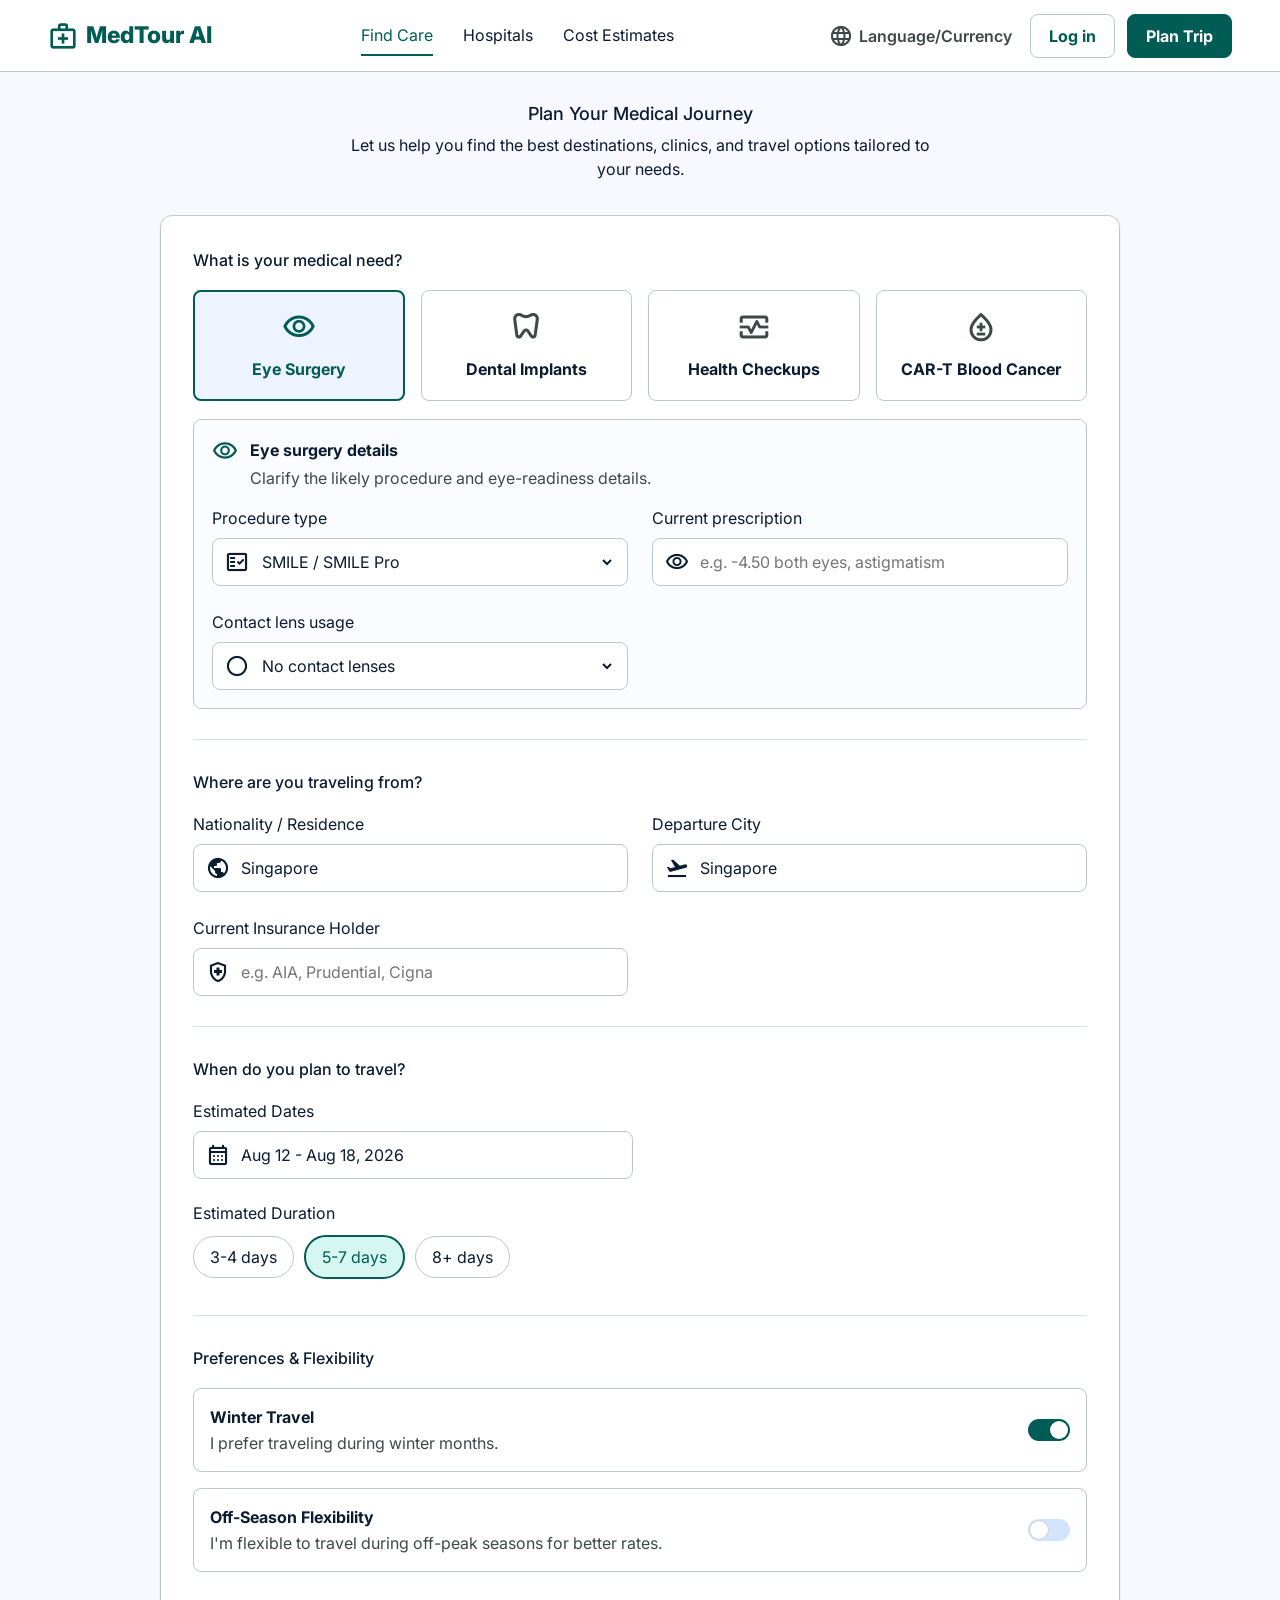
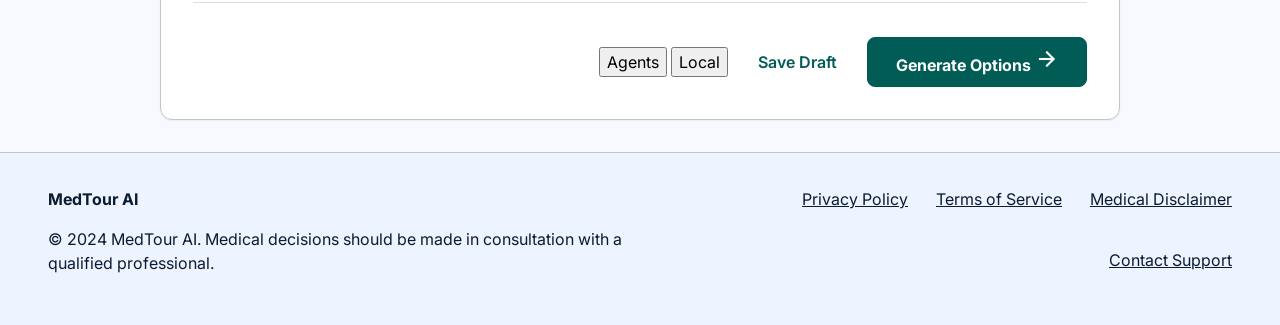
==== index.html @ 82e7ad11 "Fix deployed plan layout width" ====
<!doctype html>
<html lang="en">
  <head>
    <meta charset="utf-8" />
    <meta name="viewport" content="width=device-width, initial-scale=1" />
    <title>MedTour AI Planner</title>
    <link rel="preconnect" href="https://fonts.googleapis.com" />
    <link rel="preconnect" href="https://fonts.gstatic.com" crossorigin />
    <link href="https://fonts.googleapis.com/css2?family=Inter:wght@400;500;600;700;800&display=swap" rel="stylesheet" />
    <link href="https://fonts.googleapis.com/css2?family=Material+Symbols+Outlined:wght,FILL@100..700,0..1&display=swap" rel="stylesheet" />
    <link rel="stylesheet" href="styles.css" />
  </head>
  <body>
    <header class="top-nav">
      <a class="brand" href="#intake" data-route="intake" aria-label="MedTour AI">
        <span class="material-symbols-outlined brand-icon">medical_services</span>
        <span>MedTour AI</span>
      </a>
      <nav class="nav-links" aria-label="Primary navigation">
        <a href="#intake" data-route="intake">Find Care</a>
        <a href="#compare" data-route="compare">Hospitals</a>
        <a href="#plan" data-route="plan">Cost Estimates</a>
      </nav>
      <div class="nav-actions">
        <button class="ghost desktop-only" type="button">
          <span class="material-symbols-outlined">language</span>
          Language/Currency
        </button>
        <button class="outline-button auth-button" type="button" id="loginButton">Log in</button>
        <button class="primary-button" type="button" data-route="intake">Plan Trip</button>
      </div>
    </header>

    <div class="auth-modal" id="authModal" hidden>
      <div class="auth-dialog" role="dialog" aria-modal="true" aria-labelledby="authTitle">
        <button class="auth-close" type="button" data-auth-action="close" aria-label="Close login">
          <span class="material-symbols-outlined">close</span>
        </button>
        <div class="auth-copy">
          <span class="material-symbols-outlined">passkey</span>
          <div>
            <h2 id="authTitle">Travel-ready sign in</h2>
            <p>Email code, recovery codes, and passkeys are designed to keep access working before and after arrival in China.</p>
          </div>
        </div>
        <div class="auth-panel" id="authPanel"></div>
      </div>
    </div>

    <main>
      <section class="view active" id="view-intake" aria-labelledby="intake-title">
        <div class="center-shell intake-shell">
          <div class="intro-copy">
            <h1 id="intake-title">Plan Your Medical Journey</h1>
            <p>Let us help you find the best destinations, clinics, and travel options tailored to your needs.</p>
          </div>

          <form class="form-card" id="plannerForm">
            <section class="form-section">
              <h2>What is your medical need?</h2>
              <div class="option-grid four">
                <button class="choice-card selected" type="button" data-choice-group="need" data-value="eye_surgery">
                  <span class="material-symbols-outlined">visibility</span>
                  <strong>Eye Surgery</strong>
                </button>
                <button class="choice-card" type="button" data-choice-group="need" data-value="dental_care">
                  <span class="material-symbols-outlined">dentistry</span>
                  <strong>Dental Implants</strong>
                </button>
                <button class="choice-card" type="button" data-choice-group="need" data-value="health_checkup">
                  <span class="material-symbols-outlined">monitor_heart</span>
                  <strong>Health Checkups</strong>
                </button>
                <button class="choice-card" type="button" data-choice-group="need" data-value="car_t_blood_cancer">
                  <span class="material-symbols-outlined">bloodtype</span>
                  <strong>CAR-T Blood Cancer</strong>
                </button>
              </div>
              <div class="program-details" id="programDetails" aria-live="polite"></div>
            </section>

            <section class="form-section">
              <h2>Where are you traveling from?</h2>
              <div class="field-grid">
                <label>
                  <span>Nationality / Residence</span>
                  <span class="input-shell">
                    <span class="material-symbols-outlined">public</span>
                    <input id="nationalityInput" value="Singapore" aria-label="Nationality or residence" />
                  </span>
                </label>
                <label>
                  <span>Departure City</span>
                  <span class="input-shell">
                    <span class="material-symbols-outlined">flight_takeoff</span>
                    <input id="departureCityInput" value="Singapore" aria-label="Departure city" />
                  </span>
                </label>
                <label>
                  <span>Current Insurance Holder</span>
                  <span class="input-shell">
                    <span class="material-symbols-outlined">health_and_safety</span>
                    <input id="insuranceHolderInput" value="" placeholder="e.g. AIA, Prudential, Cigna" aria-label="Current insurance holder" />
                  </span>
                </label>
              </div>
            </section>

            <section class="form-section">
              <h2>When do you plan to travel?</h2>
              <label class="date-field">
                <span>Estimated Dates</span>
                <span class="input-shell">
                  <span class="material-symbols-outlined">calendar_month</span>
                  <input id="dateRangeInput" value="Aug 12 - Aug 18, 2026" aria-label="Estimated date range" />
                </span>
              </label>
              <div class="chip-group" aria-label="Estimated duration">
                <span class="field-caption">Estimated Duration</span>
                <button class="chip" type="button" data-duration="3_4_days">3-4 days</button>
                <button class="chip selected" type="button" data-duration="5_7_days">5-7 days</button>
                <button class="chip" type="button" data-duration="8_plus_days">8+ days</button>
              </div>
            </section>

            <section class="form-section">
              <h2>Preferences & Flexibility</h2>
              <div class="toggle-card">
                <div>
                  <strong>Winter Travel</strong>
                  <p>I prefer traveling during winter months.</p>
                </div>
                <button class="switch on" type="button" id="winterSwitch" aria-label="Winter travel enabled"></button>
              </div>
              <div class="toggle-card">
                <div>
                  <strong>Off-Season Flexibility</strong>
                  <p>I'm flexible to travel during off-peak seasons for better rates.</p>
                </div>
                <button class="switch" type="button" id="offSeasonSwitch" aria-label="Off season disabled"></button>
              </div>
            </section>

            <div class="form-actions">
              <div class="planner-backend-control" aria-label="Planner backend">
                <button class="selected" type="button" data-planner-backend="adk">Agents</button>
                <button type="button" data-planner-backend="local">Local</button>
              </div>
              <button class="ghost-link" type="button">Save Draft</button>
              <button class="primary-button large" type="button" id="generateOptionsButton">
                <span class="button-label">Generate Options</span>
                <span class="material-symbols-outlined">arrow_forward</span>
              </button>
            </div>
          </form>
        </div>
      </section>

      <section class="view" id="view-agent-progress" aria-labelledby="agent-progress-title">
        <div class="page-shell agent-progress-shell">
          <header class="agent-progress-header">
            <div>
              <span class="city-label">
                <span class="material-symbols-outlined">auto_awesome</span>
                Multi-Agent System
              </span>
              <h1 id="agent-progress-title">Generating Care Plans</h1>
              <p id="agentProgressSubtitle">The agents are coordinating your profile, hospitals, insurance, travel, and timeline details.</p>
            </div>
            <div class="agent-progress-meter" aria-label="Agent generation progress">
              <strong id="agentProgressPercent">0%</strong>
              <span>Complete</span>
            </div>
          </header>

          <div class="agent-progress-bar" aria-hidden="true">
            <span id="agentProgressBar"></span>
          </div>

          <div class="agent-workbench">
            <section class="agent-stage-list" id="agentProgressSteps" aria-live="polite"></section>
            <aside class="agent-live-panel">
              <span class="material-symbols-outlined">psychology</span>
              <div>
                <h2>Current Agent Work</h2>
                <p id="agentProgressMessage">Waiting to start.</p>
              </div>
            </aside>
          </div>
        </div>
      </section>

      <section class="view" id="view-compare" aria-labelledby="compare-title">
        <div class="page-shell">
          <div class="breadcrumbs">
            <span>Cost Estimates</span>
            <span class="material-symbols-outlined">chevron_right</span>
            <span>Ophthalmology</span>
            <span class="material-symbols-outlined">chevron_right</span>
            <strong>SMILE Pro</strong>
          </div>
          <div class="compare-header">
            <div>
              <h1 id="compare-title">Multi-City Comparison</h1>
              <p>
                Based on your profile and travel preferences, we analyzed top medical centers across China. Prices include
                estimated hospital fees, flights from Singapore, hotels, and local accommodations.
              </p>
            </div>
            <button class="outline-button icon-left" type="button">
              <span class="material-symbols-outlined">tune</span>
              Adjust Parameters
            </button>
          </div>

          <div class="status-banner" id="appStatus" hidden></div>
          <div class="city-cards" id="cityCards"></div>

          <section class="analysis-section">
            <h2>Side-by-Side Analysis</h2>
            <div class="analysis-table" id="analysisTable" role="table" aria-label="City plan comparison">
              <div class="row header">
                <div>Metric</div>
                <div>Shanghai ★</div>
                <div>Beijing</div>
                <div>Guangzhou</div>
                <div>Chengdu</div>
              </div>
              <div class="section-row">Medical Quality</div>
              <div class="row">
                <div>Procedure volume</div>
                <div>1,200+ procedures</div>
                <div>950+ procedures</div>
                <div>800+ procedures</div>
                <div>1,100+ procedures</div>
              </div>
              <div class="row">
                <div>Post-op recovery estimate</div>
                <div>3 days near hospital</div>
                <div>4 days near hospital</div>
                <div>3 days near hospital</div>
                <div>5 days near hospital</div>
              </div>
              <div class="section-row">Travel & Logistics</div>
              <div class="row">
                <div>Flight plan from SIN</div>
                <div>5h direct (SQ)</div>
                <div>6h direct (CA)</div>
                <div>4h direct (CZ)</div>
                <div>7h, 1 stop</div>
              </div>
              <div class="row">
                <div>Hotel outpatient</div>
                <div>5-star, 0.7km to hospital</div>
                <div>4-star, 1.2km to hospital</div>
                <div>4-star, 1.0km to hospital</div>
                <div>4-star, 0.9km to hospital</div>
              </div>
              <div class="section-row">AI Risk Analysis</div>
              <div class="row tall">
                <div>Identified factors</div>
                <div>Minor language barrier outside hospital.</div>
                <div>Winter weather may affect transport. Higher traffic density.</div>
                <div>Humid climate during requested dates.</div>
                <div>Flight requires layover. Spicy local cuisine may conflict with recovery diet.</div>
              </div>
            </div>
          </section>
        </div>
      </section>

      <section class="view" id="view-plan" aria-labelledby="plan-title">
        <div class="plan-layout">
          <aside class="side-nav">
            <button class="outline-button icon-left side-back-button" type="button" data-route="compare">
              <span class="material-symbols-outlined">arrow_back</span>
              Compare Cities
            </button>
            <h2 id="sidePlanCity">Selected Plan</h2>
            <p id="sidePlanSubtitle">Generate options to choose a city.</p>
            <div class="plan-city-switcher" id="planCitySwitcher" aria-label="City plan options"></div>
            <nav>
              <a href="#plan" class="side-link"><span class="material-symbols-outlined">overview</span>Plan Summary</a>
              <a href="#plan" class="side-link"><span class="material-symbols-outlined">medical_services</span>Medical Plan</a>
              <a href="#plan" class="side-link active"><span class="material-symbols-outlined">timeline</span>Timeline</a>
              <a href="#plan" class="side-link"><span class="material-symbols-outlined">payments</span>Cost Breakdown</a>
              <a href="#readiness" class="side-link" data-route="readiness"><span class="material-symbols-outlined">check_circle</span>Readiness</a>
            </nav>
          </aside>

          <div class="plan-content">
            <div class="plan-header">
              <div>
                <h1 id="plan-title">Itinerary Timeline</h1>
                <p id="planSubtitle">Detailed schedule for your selected care journey.</p>
              </div>
              <div class="plan-actions">
                <button class="outline-button icon-left" type="button" id="exportPdfButton">
                  <span class="material-symbols-outlined">download</span>
                  <span class="button-label">Export PDF</span>
                </button>
                <button class="primary-button" type="button" id="regenerateTimelineButton">Regenerate Timeline</button>
              </div>
            </div>

            <div class="timeline-cost-grid">
              <div class="timeline-days" id="timelineDays">
                <article class="day-card">
                  <h2>Day 1: Arrival & Check-in</h2>
                  <p>Monday, Aug 12, 2026</p>
                  <div class="timeline-list">
                    <div class="timeline-node flight">
                      <span class="node-icon material-symbols-outlined">flight_land</span>
                      <div class="node-card">
                        <div class="node-top">
                          <strong><a href="https://www.google.com/search?q=SQ850" target="_blank" rel="noreferrer">Flight SQ850 Arrival</a></strong>
                          <time>14:30</time>
                        </div>
                        <p>Guangzhou Baiyun International Airport (CAN), T2</p>
                        <div class="node-tags"><span>Est. $450</span><span>High Confidence</span></div>
                      </div>
                    </div>
                    <div class="timeline-node hotel">
                      <span class="node-icon material-symbols-outlined">hotel</span>
                      <div class="node-card">
                        <div class="node-top">
                          <strong>Hotel Check-in</strong>
                          <time>16:00</time>
                        </div>
                        <p><a href="https://www.google.com/search?q=The%20Garden%20Hotel%20Guangzhou%20Yuexiu%20hotel" target="_blank" rel="noreferrer">The Garden Hotel Guangzhou</a></p>
                        <p>368 Huanshi Dong Road, Yuexiu District, Guangzhou</p>
                        <div class="node-tags"><span>Est. $220/night</span></div>
                      </div>
                    </div>
                  </div>
                </article>

                <article class="day-card">
                  <h2>Day 2: Consultation</h2>
                  <p>Tuesday, Aug 13, 2026</p>
                  <div class="timeline-list">
                    <div class="timeline-node medical">
                      <span class="node-icon material-symbols-outlined">local_hospital</span>
                      <div class="node-card scheduled">
                        <div class="node-top">
                          <strong>Ophthalmology Initial Consultation</strong>
                          <time>09:00 - 11:30</time>
                        </div>
                        <p><a href="https://www.google.com/search?q=Guangdong%20Provincial%20People%27s%20Hospital%20Concord%20Medical%20Center%20international%20department%20hospital" target="_blank" rel="noreferrer">Guangdong Provincial People's Hospital - Concord Medical Center</a></p>
                        <div class="timeline-details">
                          <div class="timeline-detail-row">
                            <span class="material-symbols-outlined">alternate_email</span>
                            <b>Email</b>
                            <p><a href="mailto:gdcmc@yahoo.cn?subject=International%20patient%20registration%20request%20-%20SMILE%20Pro%20-%20Guangzhou&amp;body=Dear%20International%20Patient%20Services%20Team%2C%0A%0AI%20am%20writing%20to%20request%20appointment%20and%20registration%20guidance%20for%20international%20patient%20care." target="_blank" rel="noreferrer">gdcmc@yahoo.cn</a> (official general email)</p>
                          </div>
                          <div class="timeline-detail-row">
                            <span class="material-symbols-outlined">stethoscope</span>
                            <b>Care team</b>
                            <p>Cornea and refractive surgery consultant</p>
                          </div>
                        </div>
                        <div class="node-tags"><span>Est. $300 fixed</span><span>Scheduled</span></div>
                      </div>
                    </div>
                  </div>
                </article>
              </div>

              <div class="plan-side-column">
                <aside class="cost-card" id="costCard">
                  <div class="cost-card-top">
                    <h2>Est. Costs</h2>
                    <div class="currency-tabs"><button>SGD</button><button>RMB</button></div>
                  </div>
                  <strong class="total-cost">$8,450</strong>
                  <span>Total Estimated Cost</span>
                  <dl class="cost-lines">
                    <div><dt>Medical</dt><dd>$6,200</dd></div>
                    <div><dt>Accommodation</dt><dd>$1,540</dd></div>
                    <div><dt>Travel</dt><dd>$710</dd></div>
                  </dl>
                  <p class="info-callout">
                    Costs are estimates based on historical data. Medical costs are fixed for scheduled procedures but may
                    vary if additional care is required.
                  </p>
                </aside>
                <aside class="insurance-card" id="insuranceCard">
                  <h2>Insurance Policy</h2>
                  <p>Generate and select a city plan to review insurance suggestions.</p>
                </aside>
              </div>
            </div>
          </div>
        </div>
      </section>

      <section class="view" id="view-readiness" aria-labelledby="readiness-title">
        <div class="page-shell">
          <header class="readiness-header">
            <h1 id="readiness-title">Readiness Checklist</h1>
            <p id="readinessSubtitle">Complete these items to ensure a smooth trip for your upcoming medical procedure.</p>
          </header>

          <div class="readiness-summary" id="readinessSummary">
            <div class="progress-card">
              <div class="donut" aria-label="65 percent ready"><span>65%</span><small>Ready</small></div>
              <p>11 of 17 items completed</p>
            </div>
            <div class="action-required">
              <div class="alert-head">
                <span class="material-symbols-outlined">warning</span>
                <div>
                  <h2>Action Required</h2>
                  <p>High-risk items are pending that could delay your travel.</p>
                </div>
              </div>
              <div class="urgent-row">
                <span class="material-symbols-outlined">assignment_late</span>
                <strong>Visa status not confirmed</strong>
                <time>Due in 3 days</time>
              </div>
            </div>
          </div>

          <div class="checklist-grid" id="checklistGrid">
            <section>
              <h2>Visa & Entry</h2>
              <div class="check-item danger">
                <input type="checkbox" aria-label="Apply for medical visa" />
                <div>
                  <div class="item-title-row"><strong>Apply for Medical Visa</strong><span>Action Required</span></div>
                  <p>Required for entry into destination country. Standard processing takes 10-15 days.</p>
                  <div class="item-footer"><b>Deadline: Oct 15</b><a href="#">Official Portal ↗</a></div>
                </div>
              </div>
              <div class="check-item completed">
                <input type="checkbox" checked aria-label="Passport validity" />
                <div>
                  <div class="item-title-row"><strong>Passport Validity</strong><span>Ready</span></div>
                  <p>Ensure passport is valid for at least 6 months beyond intended stay.</p>
                </div>
              </div>
            </section>

            <section>
              <h2>Medical Documents</h2>
              <div class="check-item warning">
                <input type="checkbox" aria-label="Translate medical records" />
                <div>
                  <div class="item-title-row"><strong>Translate Medical Records</strong><span>In Progress</span></div>
                  <p>Hospital requires translated copies of recent eye examination records.</p>
                  <div class="item-footer"><b>Priority: Medium</b><a href="#">Upload Docs</a></div>
                </div>
              </div>

              <h2>Payment & Logistics</h2>
              <div class="check-item">
                <input type="checkbox" aria-label="Setup mobile payment" />
                <div>
                  <div class="item-title-row"><strong>Setup Mobile Payment (Alipay)</strong><span>To Do</span></div>
                  <p>Primary payment method for hospital deposit and daily expenses.</p>
                  <a href="#">Setup Guide ⓘ</a>
                </div>
              </div>
            </section>
          </div>
        </div>
      </section>
    </main>

    <footer class="footer">
      <div>
        <strong>MedTour AI</strong>
        <p>© 2024 MedTour AI. Medical decisions should be made in consultation with a qualified professional.</p>
      </div>
      <nav>
        <a href="#">Privacy Policy</a>
        <a href="#">Terms of Service</a>
        <a href="#">Medical Disclaimer</a>
        <a href="#">Contact Support</a>
      </nav>
    </footer>

    <script src="app.js?v=20260712-plan-layout-fix"></script>
  </body>
</html>
---- styles.css ----
:root {
  --background: #f8f9ff;
  --surface: #ffffff;
  --surface-low: #eff4ff;
  --surface-high: #e5eeff;
  --surface-highest: #d3e4fe;
  --text: #0b1c30;
  --muted: #3e4947;
  --border: #bdc9c6;
  --border-soft: #d7e1de;
  --primary: #005c55;
  --primary-strong: #006a63;
  --primary-soft: #d5f6f1;
  --secondary: #0051d5;
  --danger: #ba1a1a;
  --danger-bg: #ffdad6;
  --warning: #a15600;
  --warning-bg: #ffdcc3;
  --ready: #0f766e;
  --shadow: 0 1px 2px rgba(11, 28, 48, 0.06);
}

* {
  box-sizing: border-box;
}

html {
  scroll-behavior: smooth;
}

body {
  margin: 0;
  font-family: Inter, system-ui, -apple-system, BlinkMacSystemFont, "Segoe UI", sans-serif;
  background: var(--background);
  color: var(--text);
  line-height: 1.5;
}

button,
input {
  font: inherit;
}

button {
  cursor: pointer;
}

a {
  color: inherit;
}

.material-symbols-outlined {
  font-variation-settings: "FILL" 0, "wght" 450, "GRAD" 0, "opsz" 24;
  line-height: 1;
}

.top-nav {
  position: sticky;
  top: 0;
  z-index: 50;
  display: flex;
  align-items: center;
  justify-content: space-between;
  gap: 24px;
  min-height: 72px;
  padding: 12px 48px;
  background: var(--surface);
  border-bottom: 1px solid var(--border);
}

.brand,
.nav-links,
.nav-actions,
.ghost,
.icon-left,
.side-link,
.form-actions,
.node-top,
.item-title-row,
.item-footer,
.alert-head,
.urgent-row {
  display: flex;
  align-items: center;
}

.brand {
  gap: 8px;
  text-decoration: none;
  font-size: 23px;
  font-weight: 800;
  color: var(--primary);
}

.brand-icon {
  font-size: 30px;
}

.nav-links {
  gap: 30px;
  font-size: 16px;
}

.nav-links a {
  text-decoration: none;
  color: var(--text);
  border-bottom: 2px solid transparent;
  padding: 7px 0;
}

.nav-links a.active {
  color: var(--primary);
  border-color: var(--primary);
}

.nav-actions {
  gap: 12px;
}

.ghost {
  gap: 6px;
  border: 0;
  background: transparent;
  color: var(--muted);
  font-weight: 600;
}

.outline-button,
.primary-button {
  min-height: 42px;
  border-radius: 8px;
  padding: 9px 18px;
  font-weight: 700;
  border: 1px solid var(--border);
  background: var(--surface);
  color: var(--primary);
}

.primary-button {
  background: var(--primary);
  border-color: var(--primary);
  color: #fff;
}

.primary-button:hover {
  background: var(--primary-strong);
}

.auth-button {
  max-width: 220px;
  overflow: hidden;
  text-overflow: ellipsis;
  white-space: nowrap;
}

.large {
  min-width: 220px;
  justify-content: center;
  gap: 8px;
}

.icon-left {
  gap: 8px;
}

.view {
  display: none;
}

.view.active {
  display: block;
}

.auth-modal {
  position: fixed;
  inset: 0;
  z-index: 100;
  display: grid;
  place-items: center;
  padding: 20px;
  background: rgba(11, 28, 48, 0.42);
}

.auth-modal[hidden] {
  display: none;
}

.auth-dialog {
  position: relative;
  width: min(560px, 100%);
  border: 1px solid var(--border);
  border-radius: 8px;
  background: var(--surface);
  box-shadow: 0 22px 60px rgba(11, 28, 48, 0.18);
  padding: 28px;
}

.auth-close {
  position: absolute;
  top: 14px;
  right: 14px;
  border: 0;
  background: transparent;
  color: var(--muted);
}

.auth-copy,
.auth-account,
.auth-actions-row,
.auth-alt-actions,
.auth-check {
  display: flex;
  align-items: center;
}

.auth-copy {
  gap: 14px;
  padding-right: 34px;
  margin-bottom: 24px;
}

.auth-copy > .material-symbols-outlined {
  width: 44px;
  height: 44px;
  border-radius: 8px;
  display: grid;
  place-items: center;
  background: var(--primary-soft);
  color: var(--primary);
}

.auth-copy h2 {
  margin: 0;
  font-size: 26px;
}

.auth-copy p,
.auth-note,
.auth-account p {
  margin: 4px 0 0;
  color: var(--muted);
}

.auth-panel {
  display: grid;
  gap: 16px;
}

.auth-field {
  display: grid;
  gap: 7px;
  font-weight: 700;
}

.auth-field input {
  width: 100%;
  min-height: 46px;
  border: 1px solid var(--border);
  border-radius: 8px;
  padding: 10px 12px;
  background: var(--surface);
  color: var(--text);
}

.auth-check {
  gap: 10px;
  color: var(--muted);
  font-weight: 700;
}

.auth-check input {
  width: 18px;
  height: 18px;
}

.auth-wide {
  width: 100%;
  justify-content: center;
}

.auth-message {
  border: 1px solid var(--border);
  border-radius: 8px;
  padding: 12px;
  background: var(--surface-low);
  font-weight: 700;
}

.auth-message[data-type="success"] {
  border-color: var(--ready);
  background: #eef8f2;
  color: var(--ready);
}

.auth-message[data-type="error"] {
  border-color: var(--danger);
  background: var(--danger-bg);
  color: var(--danger);
}

.auth-dev-code {
  margin: -4px 0 0;
  padding: 10px 12px;
  border: 1px dashed var(--border);
  border-radius: 8px;
  background: var(--surface-low);
}

.auth-actions-row {
  gap: 10px;
  flex-wrap: wrap;
}

.auth-alt-actions {
  justify-content: center;
}

.auth-account {
  gap: 14px;
  border: 1px solid var(--border);
  border-radius: 8px;
  padding: 14px;
  background: var(--surface-low);
}

.auth-account .material-symbols-outlined {
  color: var(--primary);
}

.auth-session-grid {
  display: grid;
  grid-template-columns: repeat(2, 1fr);
  gap: 10px;
}

.auth-session-grid div {
  border: 1px solid var(--border);
  border-radius: 8px;
  padding: 12px;
}

.auth-session-grid span {
  display: block;
  color: var(--muted);
  font-size: 13px;
}

.recovery-codes {
  border: 1px solid var(--warning);
  border-radius: 8px;
  padding: 14px;
  background: var(--warning-bg);
}

.recovery-codes div {
  display: grid;
  grid-template-columns: repeat(2, 1fr);
  gap: 8px;
  margin-top: 10px;
}

.recovery-codes code {
  border-radius: 6px;
  padding: 7px;
  background: var(--surface);
  font-weight: 800;
}

.center-shell {
  width: min(960px, calc(100vw - 32px));
  margin: 0 auto;
}

.page-shell {
  width: min(1280px, calc(100vw - 96px));
  margin: 0 auto;
  padding: 34px 0 72px;
}

.intake-shell {
  padding: 32px 0;
}

.intro-copy {
  text-align: center;
  margin-bottom: 34px;
}

.intro-copy h1,
.compare-header h1,
.plan-header h1,
.readiness-header h1 {
  margin: 0;
  font-size: 40px;
  line-height: 1.16;
  letter-spacing: 0;
}

.intro-copy h1 {
  font-size: 18px;
  font-weight: 500;
}

.intro-copy p {
  max-width: 590px;
  margin: 8px auto 0;
  font-size: 16px;
}

.form-card {
  background: var(--surface);
  border: 1px solid var(--border);
  border-radius: 12px;
  padding: 32px;
  box-shadow: var(--shadow);
}

.form-section {
  padding: 0 0 30px;
  margin-bottom: 30px;
  border-bottom: 1px solid var(--border-soft);
}

.form-section:last-of-type {
  margin-bottom: 0;
}

.form-section h2 {
  font-size: 16px;
  font-weight: 500;
  margin: 0 0 18px;
}

.option-grid {
  display: grid;
  gap: 16px;
}

.option-grid.four {
  grid-template-columns: repeat(4, 1fr);
}

.choice-card {
  min-height: 110px;
  border: 1px solid var(--border);
  border-radius: 8px;
  background: var(--surface);
  color: var(--text);
  display: flex;
  flex-direction: column;
  align-items: center;
  justify-content: center;
  gap: 13px;
  padding: 18px;
}

.choice-card .material-symbols-outlined {
  font-size: 34px;
  color: var(--muted);
}

.choice-card.selected {
  border: 2px solid var(--primary);
  background: #edf3ff;
  color: var(--primary);
}

.choice-card.selected .material-symbols-outlined {
  color: var(--primary);
}

.program-details {
  margin-top: 18px;
  border: 1px solid var(--border);
  border-radius: 8px;
  background: #fbfcff;
  padding: 18px;
}

.program-details-header {
  display: flex;
  gap: 12px;
  align-items: flex-start;
  margin-bottom: 16px;
}

.program-details-header .material-symbols-outlined {
  color: var(--primary);
  font-size: 26px;
}

.program-details-header strong {
  display: block;
  margin-bottom: 4px;
}

.program-details-header p {
  color: var(--muted);
  margin: 0;
}

.field-grid {
  display: grid;
  grid-template-columns: 1fr 1fr;
  gap: 24px;
}

label,
.date-field {
  display: grid;
  gap: 8px;
}

.input-shell {
  display: flex;
  align-items: center;
  gap: 9px;
  height: 48px;
  border: 1px solid var(--border);
  border-radius: 8px;
  background: var(--surface);
  padding: 0 12px;
}

.input-shell input {
  width: 100%;
  border: 0;
  outline: 0;
  background: transparent;
  color: var(--text);
}

.input-shell select {
  width: 100%;
  border: 0;
  outline: 0;
  background: transparent;
  color: var(--text);
  font: inherit;
}

.date-field {
  max-width: 440px;
}

.field-caption {
  display: block;
  margin: 0 0 10px;
}

.chip-group {
  margin-top: 22px;
}

.chip {
  border: 1px solid var(--border);
  border-radius: 999px;
  background: var(--surface);
  min-height: 42px;
  padding: 8px 16px;
  margin: 0 6px 6px 0;
  color: var(--text);
}

.chip.selected {
  border: 2px solid var(--primary);
  background: var(--primary-soft);
  color: var(--primary);
}

.toggle-card {
  display: flex;
  align-items: center;
  justify-content: space-between;
  gap: 20px;
  border: 1px solid var(--border);
  border-radius: 8px;
  padding: 16px;
  margin-top: 16px;
}

.toggle-card p {
  margin: 2px 0 0;
  color: var(--muted);
}

.switch {
  width: 42px;
  height: 22px;
  border: 0;
  border-radius: 999px;
  background: var(--surface-highest);
  position: relative;
}

.switch::after {
  content: "";
  position: absolute;
  width: 18px;
  height: 18px;
  top: 2px;
  left: 2px;
  border-radius: 50%;
  background: var(--surface);
  box-shadow: 0 0 0 1px rgba(0, 0, 0, 0.08);
}

.switch.on {
  background: var(--primary);
}

.switch.on::after {
  left: 22px;
}

.form-actions {
  justify-content: flex-end;
  gap: 24px;
  padding-top: 34px;
}

.ghost-link {
  border: 0;
  background: transparent;
  color: var(--primary);
  font-weight: 600;
}

.breadcrumbs {
  display: flex;
  align-items: center;
  gap: 10px;
  color: var(--muted);
  margin-bottom: 18px;
}

.breadcrumbs .material-symbols-outlined {
  font-size: 18px;
}

.compare-header {
  display: flex;
  justify-content: space-between;
  gap: 32px;
  border-bottom: 1px solid var(--border);
  padding-bottom: 24px;
}

.compare-header p {
  max-width: 760px;
  color: var(--muted);
  font-size: 18px;
  margin: 8px 0 0;
}

.agent-progress-shell {
  display: grid;
  gap: 24px;
}

.agent-progress-header {
  display: flex;
  justify-content: space-between;
  gap: 24px;
  align-items: flex-end;
  border-bottom: 1px solid var(--border);
  padding-bottom: 24px;
}

.agent-progress-header h1 {
  margin: 10px 0 8px;
  font-size: 40px;
  letter-spacing: 0;
}

.agent-progress-header p {
  margin: 0;
  max-width: 760px;
  color: var(--muted);
}

.agent-progress-meter {
  min-width: 132px;
  border: 1px solid var(--border);
  border-radius: 8px;
  padding: 16px;
  background: var(--surface);
  text-align: right;
}

.agent-progress-meter strong {
  display: block;
  font-size: 34px;
  color: var(--primary);
}

.agent-progress-meter span {
  color: var(--muted);
  font-weight: 700;
}

.agent-progress-bar {
  height: 10px;
  border-radius: 999px;
  background: var(--surface-highest);
  overflow: hidden;
}

.agent-progress-bar span {
  display: block;
  width: 0%;
  height: 100%;
  background: var(--primary);
  transition: width 260ms ease;
}

.agent-workbench {
  display: grid;
  grid-template-columns: minmax(0, 1fr) 340px;
  gap: 24px;
  align-items: start;
}

.agent-stage-list {
  display: grid;
  gap: 14px;
}

.agent-stage-card {
  display: grid;
  grid-template-columns: 46px 1fr auto;
  gap: 16px;
  align-items: start;
  border: 1px solid var(--border);
  border-radius: 8px;
  padding: 18px;
  background: var(--surface);
}

.agent-stage-card .material-symbols-outlined {
  width: 38px;
  height: 38px;
  border-radius: 999px;
  display: grid;
  place-items: center;
  background: var(--primary-soft);
  color: var(--primary);
}

.agent-stage-card h2 {
  margin: 0 0 6px;
  font-size: 18px;
}

.agent-stage-card p {
  margin: 0;
  color: var(--muted);
}

.agent-stage-status {
  border: 1px solid var(--border);
  border-radius: 999px;
  padding: 5px 10px;
  font-size: 12px;
  font-weight: 800;
  color: var(--muted);
  white-space: nowrap;
}

.agent-stage-card.active {
  border-color: var(--primary);
  background: #edf3ff;
}

.agent-stage-card.complete .agent-stage-status {
  border-color: #9fc7aa;
  color: #26713b;
  background: #effaf2;
}

.agent-stage-card.active .agent-stage-status {
  color: var(--primary);
  background: var(--primary-soft);
}

.agent-stage-card.error {
  border-color: #d49c9c;
  background: #fff5f5;
}

.agent-live-panel {
  position: sticky;
  top: 24px;
  display: flex;
  gap: 14px;
  border: 1px solid var(--border);
  border-radius: 8px;
  padding: 20px;
  background: var(--surface);
}

.agent-live-panel .material-symbols-outlined {
  color: var(--primary);
  font-size: 30px;
}

.agent-live-panel h2 {
  margin: 0 0 8px;
  font-size: 20px;
}

.agent-live-panel p {
  margin: 0;
  color: var(--muted);
}

.city-cards {
  display: grid;
  grid-template-columns: repeat(4, 1fr);
  gap: 16px;
  margin: 34px 0;
}

.status-banner {
  border: 1px solid var(--border);
  border-radius: 8px;
  padding: 14px 18px;
  margin: 24px 0 0;
  background: var(--surface);
  color: var(--text);
  font-weight: 700;
}

.status-banner[data-type="success"] {
  border-color: var(--ready);
  background: #eef8f2;
  color: var(--ready);
}

.status-banner[data-type="error"] {
  border-color: var(--danger);
  background: var(--danger-bg);
  color: var(--danger);
}

.city-card {
  border: 2px solid var(--border);
  border-radius: 12px;
  padding: 18px;
  background: transparent;
  cursor: pointer;
  transition: border-color 0.18s ease, background 0.18s ease, box-shadow 0.18s ease;
}

.city-card:hover,
.city-card:focus-visible {
  border-color: var(--primary);
  box-shadow: 0 6px 20px rgba(11, 28, 48, 0.08);
  outline: 0;
}

.city-card.selected {
  border-color: var(--primary);
  background: var(--primary-soft);
  box-shadow: 0 10px 26px rgba(0, 92, 85, 0.14);
}

.city-label {
  display: inline-flex;
  align-items: center;
  gap: 6px;
  background: var(--primary-soft);
  color: var(--primary);
  border-radius: 999px;
  padding: 4px 10px;
  font-size: 13px;
  margin-bottom: 12px;
}

.city-card h2 {
  font-size: 28px;
  margin: 0 0 16px;
}

.hospital-line,
.risk-tags {
  display: grid;
  gap: 7px;
  color: var(--muted);
}

.hospital-line strong {
  color: var(--text);
}

.mini-divider {
  height: 1px;
  background: var(--border-soft);
  margin: 18px 0;
}

.metric-row {
  display: grid;
  grid-template-columns: 1fr 1fr;
  gap: 14px;
  margin-bottom: 12px;
}

.metric-row span {
  color: var(--muted);
}

.metric-row strong {
  display: block;
  font-size: 18px;
  margin-top: 3px;
}

.savings-bar {
  height: 7px;
  border-radius: 999px;
  background: var(--surface-highest);
  overflow: hidden;
  margin: 8px 0 14px;
}

.savings-bar span {
  display: block;
  height: 100%;
  background: var(--primary);
}

.risk-tags span,
.node-tags span {
  display: inline-flex;
  width: fit-content;
  border: 1px solid var(--border);
  background: var(--surface-low);
  border-radius: 4px;
  padding: 4px 8px;
  color: var(--muted);
  font-size: 13px;
}

.select-plan {
  width: 100%;
  margin-top: 20px;
}

.select-plan.selected {
  cursor: default;
}

.analysis-section h2 {
  font-size: 28px;
}

.analysis-table {
  border: 1px solid var(--border);
  border-radius: 12px;
  overflow: hidden;
}

.analysis-table .row {
  display: grid;
  grid-template-columns: 1fr repeat(4, 1fr);
  border-top: 1px solid var(--border-soft);
}

.analysis-table .row:first-child {
  border-top: 0;
}

.analysis-table .row > div {
  padding: 16px;
  border-left: 1px solid var(--border-soft);
}

.analysis-table .row > div:first-child {
  border-left: 0;
  color: var(--muted);
}

.analysis-table .header {
  background: #edf3ff;
  font-weight: 700;
}

.analysis-table .header div:nth-child(2) {
  background: #d8edf3;
  color: var(--primary);
}

.section-row {
  padding: 12px 16px;
  font-weight: 800;
  color: var(--muted);
  border-top: 1px solid var(--border-soft);
  background: rgba(255, 255, 255, 0.32);
}

.row.tall > div {
  min-height: 110px;
}

.plan-layout {
  display: grid;
  grid-template-columns: 280px minmax(0, 1fr);
  min-height: calc(100vh - 72px);
}

.side-nav {
  border-right: 1px solid var(--border);
  background: var(--surface);
  padding: 30px 24px;
}

.side-back-button {
  width: 100%;
  justify-content: center;
  margin-bottom: 28px;
}

.side-nav h2 {
  margin: 0 0 4px;
  font-size: 28px;
}

.side-nav p {
  margin: 0 0 24px;
}

.side-nav nav {
  display: grid;
  gap: 12px;
}

.plan-city-switcher {
  margin: 0 0 32px;
}

.switcher-label {
  display: block;
  margin-bottom: 10px;
  color: var(--muted);
  font-size: 13px;
  font-weight: 800;
  text-transform: uppercase;
}

.plan-city-options {
  display: grid;
  gap: 8px;
}

.plan-city-option,
.plan-city-empty {
  width: 100%;
  border: 1px solid var(--border);
  border-radius: 8px;
  background: var(--surface);
  color: var(--text);
}

.plan-city-option {
  display: flex;
  align-items: center;
  justify-content: space-between;
  gap: 12px;
  padding: 12px;
  text-align: left;
}

.plan-city-option:hover {
  border-color: var(--primary);
}

.plan-city-option.selected {
  border-color: var(--primary);
  background: var(--primary-soft);
  color: var(--primary);
  cursor: default;
}

.plan-city-option strong,
.plan-city-option small {
  display: block;
}

.plan-city-option small {
  color: var(--muted);
  font-size: 13px;
}

.plan-city-option .material-symbols-outlined {
  flex: 0 0 auto;
}

.plan-city-empty {
  display: flex;
  align-items: center;
  gap: 10px;
  padding: 12px;
  color: var(--muted);
  font-weight: 700;
}

.side-link {
  gap: 12px;
  color: var(--text);
  padding: 12px 18px;
  text-decoration: none;
  font-weight: 700;
}

.side-link.active {
  background: var(--ready);
  color: #fff;
}

.plan-content {
  padding: clamp(24px, 3vw, 48px);
}

.plan-header {
  display: flex;
  justify-content: space-between;
  gap: 32px;
  margin-bottom: 36px;
}

.plan-header p,
.readiness-header p {
  font-size: 22px;
  color: var(--muted);
  margin: 6px 0 0;
}

.plan-actions {
  display: flex;
  gap: 12px;
  align-self: flex-start;
}

.timeline-cost-grid {
  display: grid;
  grid-template-columns: minmax(560px, 1fr) minmax(280px, 300px);
  gap: 24px;
  align-items: start;
}

.plan-side-column {
  display: grid;
  gap: 20px;
  align-self: start;
  min-width: 0;
}

.timeline-days {
  display: grid;
  gap: 22px;
  align-content: start;
}

.day-card,
.cost-card,
.insurance-card,
.progress-card,
.check-item {
  border: 1px solid var(--border);
  border-radius: 8px;
  background: transparent;
}

.day-card {
  padding: 22px;
  height: fit-content;
  align-self: start;
}

.day-card h2 {
  font-size: 24px;
  margin: 0;
  padding-bottom: 8px;
  border-bottom: 1px solid var(--border);
}

.day-card > p {
  margin: 8px 0 0;
}

.timeline-list {
  margin-top: 18px;
  display: grid;
  gap: 18px;
}

.timeline-node {
  display: grid;
  grid-template-columns: 42px 1fr;
  gap: 16px;
  position: relative;
}

.timeline-node::before {
  content: "";
  position: absolute;
  left: 20px;
  top: 40px;
  bottom: -20px;
  width: 2px;
  background: var(--border);
}

.timeline-node:last-child::before {
  display: none;
}

.node-icon {
  width: 32px;
  height: 32px;
  border: 2px solid var(--primary);
  border-radius: 999px;
  display: grid;
  place-items: center;
  color: var(--primary);
  background: var(--surface);
  z-index: 1;
}

.node-card {
  border: 1px solid var(--border);
  padding: 14px 16px;
  background: rgba(255, 255, 255, 0.2);
}

.node-card.scheduled {
  background: #edf3ff;
  border-color: #aac8d9;
}

.node-top {
  justify-content: space-between;
  gap: 20px;
}

.node-top a {
  color: var(--primary);
  font-weight: 800;
}

.timeline-details {
  display: grid;
  gap: 8px;
  margin-top: 12px;
  padding: 10px;
  border: 1px solid var(--border);
  border-radius: 8px;
  background: rgba(255, 255, 255, 0.55);
}

.timeline-detail-row {
  display: grid;
  grid-template-columns: 22px minmax(88px, 112px) minmax(0, 1fr);
  gap: 8px;
  align-items: start;
}

.timeline-details .material-symbols-outlined {
  color: var(--primary);
  font-size: 20px;
}

.timeline-details b {
  font-size: 13px;
}

.timeline-details p {
  margin: 0;
  color: var(--muted);
  line-height: 1.45;
}

.timeline-details a,
.node-card p a,
.analysis-table a,
.timeline-source-card a {
  color: var(--primary);
  font-weight: 700;
}

.timeline-detail-mini-list,
.timeline-detail-steps ul {
  margin: 0;
  padding: 0;
  list-style: none;
}

.timeline-detail-mini-list li,
.timeline-detail-steps li {
  margin-bottom: 6px;
  color: var(--muted);
}

.timeline-detail-mini-list li::before,
.timeline-detail-steps li::before {
  content: "•";
  color: var(--primary);
  font-weight: 800;
  margin-right: 8px;
}

.timeline-detail-chipset {
  display: flex;
  flex-wrap: wrap;
  gap: 6px;
}

.timeline-detail-chip {
  display: inline-flex;
  gap: 5px;
  align-items: center;
  width: fit-content;
  border: 1px solid var(--border);
  border-radius: 999px;
  padding: 3px 8px;
  background: rgba(255, 255, 255, 0.55);
  color: var(--muted);
}

.timeline-detail-chip b {
  color: var(--text);
}

.timeline-detail-source-row {
  grid-template-columns: 22px 88px minmax(0, 1fr);
}

.timeline-source-list {
  display: grid;
  gap: 8px;
}

.timeline-source-card {
  display: grid;
  gap: 3px;
  border: 1px solid var(--border);
  border-radius: 8px;
  padding: 8px 10px;
  background: rgba(255, 255, 255, 0.58);
  color: var(--muted);
}

.timeline-source-card strong {
  color: var(--text);
}

.timeline-source-card em {
  color: var(--muted);
  font-style: normal;
}

.timeline-source-links {
  display: flex;
  flex-wrap: wrap;
  gap: 8px 12px;
}

.node-tags {
  display: flex;
  gap: 8px;
  flex-wrap: wrap;
  margin-top: 12px;
}

.cost-card,
.insurance-card {
  min-width: 0;
  padding: 24px;
  height: fit-content;
}

.cost-card-top,
.cost-lines div {
  display: flex;
  justify-content: space-between;
  align-items: center;
}

.cost-card-top {
  flex-wrap: wrap;
  gap: 12px;
}

.cost-card h2 {
  font-size: 30px;
  margin: 0;
}

.insurance-card h2 {
  font-size: 26px;
  margin: 0;
}

.insurance-card-top {
  display: flex;
  justify-content: space-between;
  gap: 16px;
  align-items: flex-start;
}

.insurance-card-top span {
  max-width: 100%;
  border: 1px solid var(--border);
  border-radius: 4px;
  padding: 4px 8px;
  color: var(--primary);
  background: var(--primary-soft);
  font-size: 13px;
  font-weight: 800;
  overflow-wrap: anywhere;
}

.insurance-lines {
  margin: 20px 0;
}

.insurance-lines div {
  border-bottom: 1px dashed var(--border);
  padding: 9px 0;
}

.insurance-lines dt {
  color: var(--muted);
}

.insurance-lines dd {
  margin: 4px 0 0;
  font-weight: 700;
}

.insurance-section {
  margin-bottom: 20px;
}

.insurance-section ul {
  margin: 10px 0 0;
  padding-left: 20px;
}

.insurance-section li {
  margin-bottom: 8px;
}

.insurance-links a {
  color: var(--primary);
  font-weight: 700;
}

.currency-tabs {
  display: flex;
  border: 1px solid var(--border);
}

.currency-tabs button {
  border: 0;
  background: var(--surface-low);
  padding: 8px 13px;
}

.currency-tabs button.active {
  background: var(--surface);
  color: var(--primary);
  font-weight: 800;
}

.total-cost {
  display: block;
  font-size: clamp(36px, 3.4vw, 48px);
  margin: 26px 0 0;
  overflow-wrap: anywhere;
}

.cost-lines {
  margin: 32px 0;
}

.cost-lines div {
  border-bottom: 1px dashed var(--border);
  padding: 9px 0;
}

.cost-lines dt {
  color: var(--muted);
}

.cost-lines dd {
  margin: 0;
  font-weight: 700;
}

.info-callout {
  background: #edf3ff;
  border: 1px solid var(--border);
  padding: 20px;
  margin: 0;
}

.readiness-header {
  margin: 36px 0 42px;
}

.readiness-summary {
  display: grid;
  grid-template-columns: 0.95fr 1.95fr;
  gap: 20px;
  margin-bottom: 44px;
}

.progress-card {
  display: grid;
  place-items: center;
  padding: 32px;
}

.donut {
  width: 150px;
  height: 150px;
  border-radius: 50%;
  background: conic-gradient(var(--primary) 0 65%, var(--surface-highest) 65% 100%);
  display: grid;
  place-items: center;
  position: relative;
}

.donut::after {
  content: "";
  position: absolute;
  inset: 14px;
  background: var(--background);
  border-radius: 50%;
}

.donut span,
.donut small {
  position: relative;
  z-index: 1;
}

.donut span {
  font-size: 30px;
  font-weight: 800;
  color: var(--primary);
  align-self: end;
}

.donut small {
  align-self: start;
  font-weight: 700;
}

.action-required {
  border: 1px solid var(--danger);
  background: var(--danger-bg);
  border-radius: 12px;
  padding: 42px 32px;
  color: var(--danger);
}

.alert-head {
  gap: 20px;
}

.alert-head .material-symbols-outlined {
  font-size: 42px;
}

.alert-head h2 {
  font-size: 30px;
  margin: 0;
}

.urgent-row {
  margin-top: 28px;
  background: var(--background);
  border: 1px solid rgba(186, 26, 26, 0.28);
  border-radius: 8px;
  padding: 18px;
  gap: 14px;
}

.urgent-row time {
  margin-left: auto;
}

.checklist-grid {
  display: grid;
  grid-template-columns: 1fr 1fr;
  gap: 32px;
}

.checklist-grid h2 {
  font-size: 30px;
  border-bottom: 1px solid var(--border);
  padding-bottom: 12px;
}

.check-item {
  display: grid;
  grid-template-columns: 28px 1fr;
  gap: 18px;
  padding: 20px;
  margin-bottom: 20px;
  position: relative;
}

.check-item.danger {
  border-color: var(--danger);
}

.check-item.warning {
  border-left: 5px solid #ffb77d;
}

.check-item.completed {
  opacity: 0.62;
}

.check-item.completed strong {
  text-decoration: line-through;
}

.check-item input {
  width: 22px;
  height: 22px;
}

.item-title-row {
  justify-content: space-between;
  gap: 16px;
}

.item-title-row span {
  border: 1px solid var(--border);
  border-radius: 999px;
  padding: 3px 10px;
  font-size: 13px;
  background: var(--surface);
}

.danger .item-title-row span {
  background: var(--danger);
  color: #fff;
  border-color: var(--danger);
}

.warning .item-title-row span {
  background: var(--warning-bg);
  border-color: var(--warning-bg);
}

.item-footer {
  justify-content: space-between;
}

.item-footer b {
  color: var(--danger);
}

.item-footer a,
.check-item a {
  color: var(--secondary);
  font-weight: 700;
  text-decoration: none;
}

.footer {
  display: flex;
  justify-content: space-between;
  gap: 32px;
  padding: 34px 48px;
  border-top: 1px solid var(--border);
  background: #edf3ff;
}

.footer p {
  max-width: 660px;
}

.footer nav {
  display: flex;
  flex-wrap: wrap;
  justify-content: flex-end;
  gap: 18px 28px;
}

@media (max-width: 1220px) {
  .timeline-cost-grid {
    grid-template-columns: minmax(0, 1fr);
  }
}

@media (max-width: 1000px) {
  .top-nav {
    padding: 12px 16px;
  }

  .desktop-only,
  .nav-links {
    display: none;
  }

  .page-shell {
    width: min(100vw - 32px, 760px);
  }

  .option-grid.four,
  .field-grid,
  .city-cards,
  .agent-workbench,
  .readiness-summary,
  .checklist-grid,
  .timeline-cost-grid,
  .plan-layout {
    grid-template-columns: 1fr;
  }

  .plan-content {
    padding: 28px 16px;
  }

  .side-nav {
    border-right: 0;
    border-bottom: 1px solid var(--border);
  }

  .side-nav nav {
    grid-template-columns: 1fr 1fr;
  }

  .compare-header,
  .agent-progress-header,
  .plan-header,
  .footer {
    flex-direction: column;
    align-items: stretch;
  }

  .agent-progress-meter {
    text-align: left;
  }

  .analysis-table {
    overflow-x: auto;
  }

  .analysis-table .row {
    min-width: 920px;
  }
}

@media (max-width: 560px) {
  .outline-button,
  .primary-button {
    padding: 8px 12px;
  }

  .auth-dialog {
    padding: 22px 16px;
  }

  .auth-copy {
    align-items: flex-start;
  }

  .auth-session-grid,
  .recovery-codes div {
    grid-template-columns: 1fr;
  }

  .auth-actions-row .outline-button,
  .auth-actions-row .primary-button {
    width: 100%;
    justify-content: center;
  }

  .form-card {
    padding: 18px;
  }

  .intro-copy h1,
  .compare-header h1,
  .plan-header h1,
  .readiness-header h1 {
    font-size: 32px;
  }

  .side-nav nav {
    grid-template-columns: 1fr;
  }
}
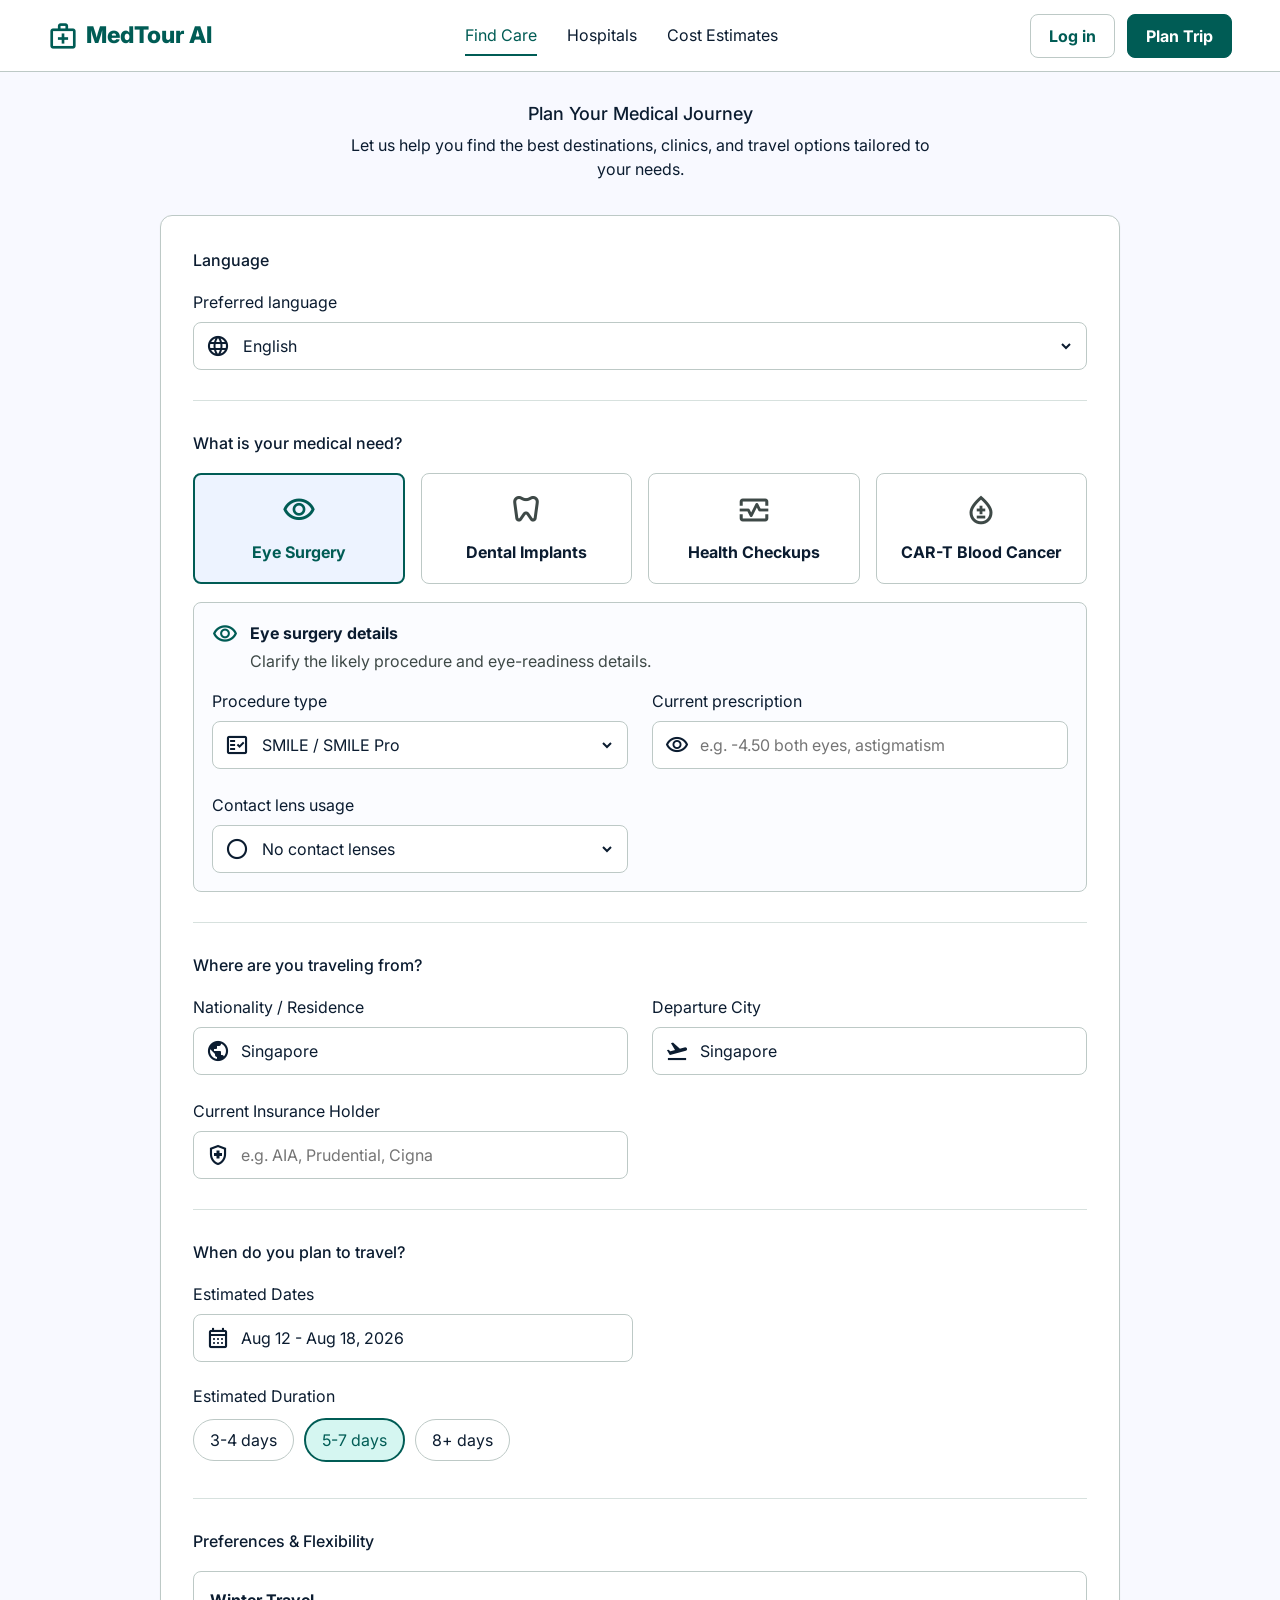
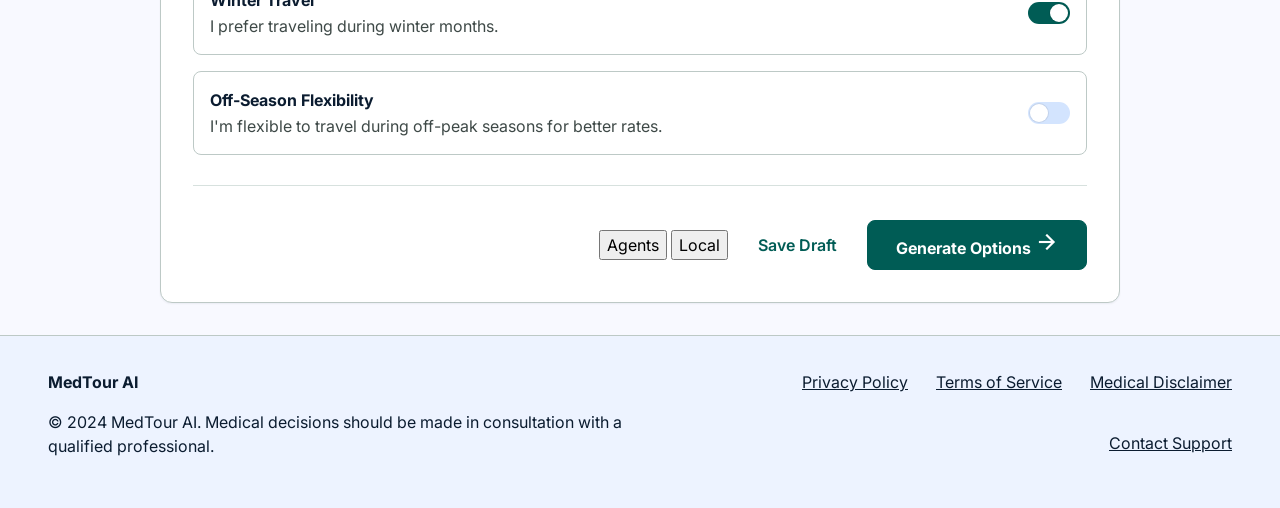
==== commit f221a080: "Add multilingual intake and fallback handling" ====
--- a/index.html
+++ b/index.html
@@ -22,10 +22,6 @@
         <a href="#plan" data-route="plan">Cost Estimates</a>
       </nav>
       <div class="nav-actions">
-        <button class="ghost desktop-only" type="button">
-          <span class="material-symbols-outlined">language</span>
-          Language/Currency
-        </button>
         <button class="outline-button auth-button" type="button" id="loginButton">Log in</button>
         <button class="primary-button" type="button" data-route="intake">Plan Trip</button>
       </div>
@@ -51,104 +47,119 @@
       <section class="view active" id="view-intake" aria-labelledby="intake-title">
         <div class="center-shell intake-shell">
           <div class="intro-copy">
-            <h1 id="intake-title">Plan Your Medical Journey</h1>
-            <p>Let us help you find the best destinations, clinics, and travel options tailored to your needs.</p>
+            <h1 id="intake-title" data-i18n="intake.title">Plan Your Medical Journey</h1>
+            <p data-i18n="intake.subtitle">Let us help you find the best destinations, clinics, and travel options tailored to your needs.</p>
           </div>
 
           <form class="form-card" id="plannerForm">
+            <section class="form-section language-section">
+              <h2 data-i18n="intake.language.title">Language</h2>
+              <label class="language-field">
+                <span data-i18n="intake.language.label">Preferred language</span>
+                <span class="input-shell">
+                  <span class="material-symbols-outlined">language</span>
+                  <select id="languageSelect" aria-label="Preferred language" data-i18n-attr="aria-label:intake.language.label">
+                    <option value="en">English</option>
+                    <option value="zh-Hans">简体中文</option>
+                    <option value="id">Bahasa Indonesia</option>
+                  </select>
+                </span>
+              </label>
+            </section>
+
             <section class="form-section">
-              <h2>What is your medical need?</h2>
+              <h2 data-i18n="intake.medicalNeed.title">What is your medical need?</h2>
               <div class="option-grid four">
                 <button class="choice-card selected" type="button" data-choice-group="need" data-value="eye_surgery">
                   <span class="material-symbols-outlined">visibility</span>
-                  <strong>Eye Surgery</strong>
+                  <strong data-i18n="intake.medicalNeed.eye_surgery">Eye Surgery</strong>
                 </button>
                 <button class="choice-card" type="button" data-choice-group="need" data-value="dental_care">
                   <span class="material-symbols-outlined">dentistry</span>
-                  <strong>Dental Implants</strong>
+                  <strong data-i18n="intake.medicalNeed.dental_care">Dental Implants</strong>
                 </button>
                 <button class="choice-card" type="button" data-choice-group="need" data-value="health_checkup">
                   <span class="material-symbols-outlined">monitor_heart</span>
-                  <strong>Health Checkups</strong>
+                  <strong data-i18n="intake.medicalNeed.health_checkup">Health Checkups</strong>
                 </button>
                 <button class="choice-card" type="button" data-choice-group="need" data-value="car_t_blood_cancer">
                   <span class="material-symbols-outlined">bloodtype</span>
-                  <strong>CAR-T Blood Cancer</strong>
+                  <strong data-i18n="intake.medicalNeed.car_t_blood_cancer">CAR-T Blood Cancer</strong>
                 </button>
               </div>
               <div class="program-details" id="programDetails" aria-live="polite"></div>
             </section>
 
             <section class="form-section">
-              <h2>Where are you traveling from?</h2>
+              <h2 data-i18n="intake.origin.title">Where are you traveling from?</h2>
               <div class="field-grid">
                 <label>
-                  <span>Nationality / Residence</span>
+                  <span data-i18n="intake.origin.nationality">Nationality / Residence</span>
                   <span class="input-shell">
                     <span class="material-symbols-outlined">public</span>
-                    <input id="nationalityInput" value="Singapore" aria-label="Nationality or residence" />
+                    <input id="nationalityInput" value="Singapore" aria-label="Nationality or residence" data-i18n-attr="aria-label:intake.origin.nationalityAria" />
                   </span>
                 </label>
                 <label>
-                  <span>Departure City</span>
+                  <span data-i18n="intake.origin.departureCity">Departure City</span>
                   <span class="input-shell">
                     <span class="material-symbols-outlined">flight_takeoff</span>
-                    <input id="departureCityInput" value="Singapore" aria-label="Departure city" />
+                    <input id="departureCityInput" value="Singapore" aria-label="Departure city" data-i18n-attr="aria-label:intake.origin.departureCity" />
                   </span>
                 </label>
                 <label>
-                  <span>Current Insurance Holder</span>
+                  <span data-i18n="intake.origin.insuranceHolder">Current Insurance Holder</span>
                   <span class="input-shell">
                     <span class="material-symbols-outlined">health_and_safety</span>
-                    <input id="insuranceHolderInput" value="" placeholder="e.g. AIA, Prudential, Cigna" aria-label="Current insurance holder" />
+                    <input id="insuranceHolderInput" value="" placeholder="e.g. AIA, Prudential, Cigna" aria-label="Current insurance holder" data-i18n-attr="placeholder:intake.origin.insurancePlaceholder;aria-label:intake.origin.insuranceHolder" />
                   </span>
                 </label>
               </div>
             </section>
 
             <section class="form-section">
-              <h2>When do you plan to travel?</h2>
+              <h2 data-i18n="intake.travelDates.title">When do you plan to travel?</h2>
               <label class="date-field">
-                <span>Estimated Dates</span>
+                <span data-i18n="intake.travelDates.estimatedDates">Estimated Dates</span>
                 <span class="input-shell">
                   <span class="material-symbols-outlined">calendar_month</span>
-                  <input id="dateRangeInput" value="Aug 12 - Aug 18, 2026" aria-label="Estimated date range" />
+                  <input id="dateRangeInput" value="Aug 12 - Aug 18, 2026" aria-label="Estimated date range" data-i18n-attr="aria-label:intake.travelDates.estimatedDates" />
                 </span>
               </label>
               <div class="chip-group" aria-label="Estimated duration">
-                <span class="field-caption">Estimated Duration</span>
-                <button class="chip" type="button" data-duration="3_4_days">3-4 days</button>
-                <button class="chip selected" type="button" data-duration="5_7_days">5-7 days</button>
-                <button class="chip" type="button" data-duration="8_plus_days">8+ days</button>
+                <span class="field-caption" data-i18n="intake.travelDates.duration">Estimated Duration</span>
+                <button class="chip" type="button" data-duration="3_4_days" data-i18n="intake.travelDates.duration_3_4">3-4 days</button>
+                <button class="chip selected" type="button" data-duration="5_7_days" data-i18n="intake.travelDates.duration_5_7">5-7 days</button>
+                <button class="chip" type="button" data-duration="8_plus_days" data-i18n="intake.travelDates.duration_8_plus">8+ days</button>
               </div>
             </section>
 
             <section class="form-section">
-              <h2>Preferences & Flexibility</h2>
+              <h2 data-i18n="intake.preferences.title">Preferences & Flexibility</h2>
               <div class="toggle-card">
                 <div>
-                  <strong>Winter Travel</strong>
-                  <p>I prefer traveling during winter months.</p>
-                </div>
-                <button class="switch on" type="button" id="winterSwitch" aria-label="Winter travel enabled"></button>
+                  <strong data-i18n="intake.preferences.winterTitle">Winter Travel</strong>
+                  <p data-i18n="intake.preferences.winterBody">I prefer traveling during winter months.</p>
+                </div>
+                <button class="switch on" type="button" id="winterSwitch" aria-label="Winter travel enabled" data-i18n-attr="aria-label:intake.preferences.winterAria"></button>
               </div>
               <div class="toggle-card">
                 <div>
-                  <strong>Off-Season Flexibility</strong>
-                  <p>I'm flexible to travel during off-peak seasons for better rates.</p>
-                </div>
-                <button class="switch" type="button" id="offSeasonSwitch" aria-label="Off season disabled"></button>
+                  <strong data-i18n="intake.preferences.offSeasonTitle">Off-Season Flexibility</strong>
+                  <p data-i18n="intake.preferences.offSeasonBody">I'm flexible to travel during off-peak seasons for better rates.</p>
+                </div>
+                <button class="switch" type="button" id="offSeasonSwitch" aria-label="Off season disabled" data-i18n-attr="aria-label:intake.preferences.offSeasonAria"></button>
               </div>
             </section>
 
             <div class="form-actions">
               <div class="planner-backend-control" aria-label="Planner backend">
-                <button class="selected" type="button" data-planner-backend="adk">Agents</button>
-                <button type="button" data-planner-backend="local">Local</button>
-              </div>
-              <button class="ghost-link" type="button">Save Draft</button>
+                <button class="selected" type="button" data-planner-backend="adk" data-i18n="intake.actions.agents">Agents</button>
+                <button type="button" data-planner-backend="local" data-i18n="intake.actions.local">Local</button>
+              </div>
+              <button class="ghost-link" type="button" data-i18n="intake.actions.saveDraft">Save Draft</button>
               <button class="primary-button large" type="button" id="generateOptionsButton">
-                <span class="button-label">Generate Options</span>
+                <span class="button-label" data-i18n="intake.actions.generate">Generate Options</span>
                 <span class="material-symbols-outlined">arrow_forward</span>
               </button>
             </div>
@@ -162,14 +173,14 @@
             <div>
               <span class="city-label">
                 <span class="material-symbols-outlined">auto_awesome</span>
-                Multi-Agent System
+                <span data-i18n="agentProgress.label">Multi-Agent System</span>
               </span>
-              <h1 id="agent-progress-title">Generating Care Plans</h1>
+              <h1 id="agent-progress-title" data-i18n="agentProgress.title">Generating Care Plans</h1>
               <p id="agentProgressSubtitle">The agents are coordinating your profile, hospitals, insurance, travel, and timeline details.</p>
             </div>
             <div class="agent-progress-meter" aria-label="Agent generation progress">
               <strong id="agentProgressPercent">0%</strong>
-              <span>Complete</span>
+              <span data-i18n="agentProgress.complete">Complete</span>
             </div>
           </header>
 
@@ -182,7 +193,7 @@
             <aside class="agent-live-panel">
               <span class="material-symbols-outlined">psychology</span>
               <div>
-                <h2>Current Agent Work</h2>
+                <h2 data-i18n="agentProgress.currentWork">Current Agent Work</h2>
                 <p id="agentProgressMessage">Waiting to start.</p>
               </div>
             </aside>
@@ -193,23 +204,23 @@
       <section class="view" id="view-compare" aria-labelledby="compare-title">
         <div class="page-shell">
           <div class="breadcrumbs">
-            <span>Cost Estimates</span>
+            <span data-i18n="compare.breadcrumb.costEstimates">Cost Estimates</span>
             <span class="material-symbols-outlined">chevron_right</span>
-            <span>Ophthalmology</span>
+            <span data-i18n="compare.breadcrumb.specialty">Ophthalmology</span>
             <span class="material-symbols-outlined">chevron_right</span>
             <strong>SMILE Pro</strong>
           </div>
           <div class="compare-header">
             <div>
-              <h1 id="compare-title">Multi-City Comparison</h1>
-              <p>
+              <h1 id="compare-title" data-i18n="compare.title">Multi-City Comparison</h1>
+              <p data-i18n="compare.subtitle">
                 Based on your profile and travel preferences, we analyzed top medical centers across China. Prices include
                 estimated hospital fees, flights from Singapore, hotels, and local accommodations.
               </p>
             </div>
             <button class="outline-button icon-left" type="button">
               <span class="material-symbols-outlined">tune</span>
-              Adjust Parameters
+              <span data-i18n="compare.adjust">Adjust Parameters</span>
             </button>
           </div>
 
@@ -217,8 +228,8 @@
           <div class="city-cards" id="cityCards"></div>
 
           <section class="analysis-section">
-            <h2>Side-by-Side Analysis</h2>
-            <div class="analysis-table" id="analysisTable" role="table" aria-label="City plan comparison">
+            <h2 data-i18n="compare.analysisTitle">Side-by-Side Analysis</h2>
+            <div class="analysis-table" id="analysisTable" role="table" aria-label="City plan comparison" data-i18n-attr="aria-label:compare.tableAria">
               <div class="row header">
                 <div>Metric</div>
                 <div>Shanghai ★</div>
@@ -274,32 +285,32 @@
           <aside class="side-nav">
             <button class="outline-button icon-left side-back-button" type="button" data-route="compare">
               <span class="material-symbols-outlined">arrow_back</span>
-              Compare Cities
+              <span data-i18n="plan.backCompare">Compare Cities</span>
             </button>
-            <h2 id="sidePlanCity">Selected Plan</h2>
-            <p id="sidePlanSubtitle">Generate options to choose a city.</p>
+            <h2 id="sidePlanCity" data-i18n="plan.selectedPlan">Selected Plan</h2>
+            <p id="sidePlanSubtitle" data-i18n="plan.chooseCity">Generate options to choose a city.</p>
             <div class="plan-city-switcher" id="planCitySwitcher" aria-label="City plan options"></div>
             <nav>
-              <a href="#plan" class="side-link"><span class="material-symbols-outlined">overview</span>Plan Summary</a>
-              <a href="#plan" class="side-link"><span class="material-symbols-outlined">medical_services</span>Medical Plan</a>
-              <a href="#plan" class="side-link active"><span class="material-symbols-outlined">timeline</span>Timeline</a>
-              <a href="#plan" class="side-link"><span class="material-symbols-outlined">payments</span>Cost Breakdown</a>
-              <a href="#readiness" class="side-link" data-route="readiness"><span class="material-symbols-outlined">check_circle</span>Readiness</a>
+              <a href="#plan" class="side-link"><span class="material-symbols-outlined">overview</span><span data-i18n="plan.navSummary">Plan Summary</span></a>
+              <a href="#plan" class="side-link"><span class="material-symbols-outlined">medical_services</span><span data-i18n="plan.navMedical">Medical Plan</span></a>
+              <a href="#plan" class="side-link active"><span class="material-symbols-outlined">timeline</span><span data-i18n="plan.navTimeline">Timeline</span></a>
+              <a href="#plan" class="side-link"><span class="material-symbols-outlined">payments</span><span data-i18n="plan.navCosts">Cost Breakdown</span></a>
+              <a href="#readiness" class="side-link" data-route="readiness"><span class="material-symbols-outlined">check_circle</span><span data-i18n="plan.navReadiness">Readiness</span></a>
             </nav>
           </aside>
 
           <div class="plan-content">
             <div class="plan-header">
               <div>
-                <h1 id="plan-title">Itinerary Timeline</h1>
-                <p id="planSubtitle">Detailed schedule for your selected care journey.</p>
+                <h1 id="plan-title" data-i18n="plan.title">Itinerary Timeline</h1>
+                <p id="planSubtitle" data-i18n="plan.subtitleDefault">Detailed schedule for your selected care journey.</p>
               </div>
               <div class="plan-actions">
                 <button class="outline-button icon-left" type="button" id="exportPdfButton">
                   <span class="material-symbols-outlined">download</span>
-                  <span class="button-label">Export PDF</span>
+                  <span class="button-label" data-i18n="plan.exportPdf">Export PDF</span>
                 </button>
-                <button class="primary-button" type="button" id="regenerateTimelineButton">Regenerate Timeline</button>
+                <button class="primary-button" type="button" id="regenerateTimelineButton" data-i18n="plan.regenerate">Regenerate Timeline</button>
               </div>
             </div>
 
@@ -481,6 +492,6 @@
       </nav>
     </footer>
 
-    <script src="app.js?v=20260712-plan-layout-fix"></script>
+    <script src="app.js?v=20260715-insurance-i18n"></script>
   </body>
 </html>
--- a/styles.css
+++ b/styles.css
@@ -1333,16 +1333,26 @@
 }
 
 .timeline-detail-source-row {
-  grid-template-columns: 22px 88px minmax(0, 1fr);
+  grid-template-columns: 22px minmax(0, 1fr);
+}
+
+.timeline-detail-source-row > b {
+  grid-column: 2;
+}
+
+.timeline-detail-source-row > p {
+  grid-column: 1 / -1;
 }
 
 .timeline-source-list {
   display: grid;
   gap: 8px;
+  min-width: 0;
 }
 
 .timeline-source-card {
   display: grid;
+  min-width: 0;
   gap: 3px;
   border: 1px solid var(--border);
   border-radius: 8px;
@@ -1364,6 +1374,11 @@
   display: flex;
   flex-wrap: wrap;
   gap: 8px 12px;
+  min-width: 0;
+}
+
+.timeline-source-links a {
+  overflow-wrap: anywhere;
 }
 
 .node-tags {
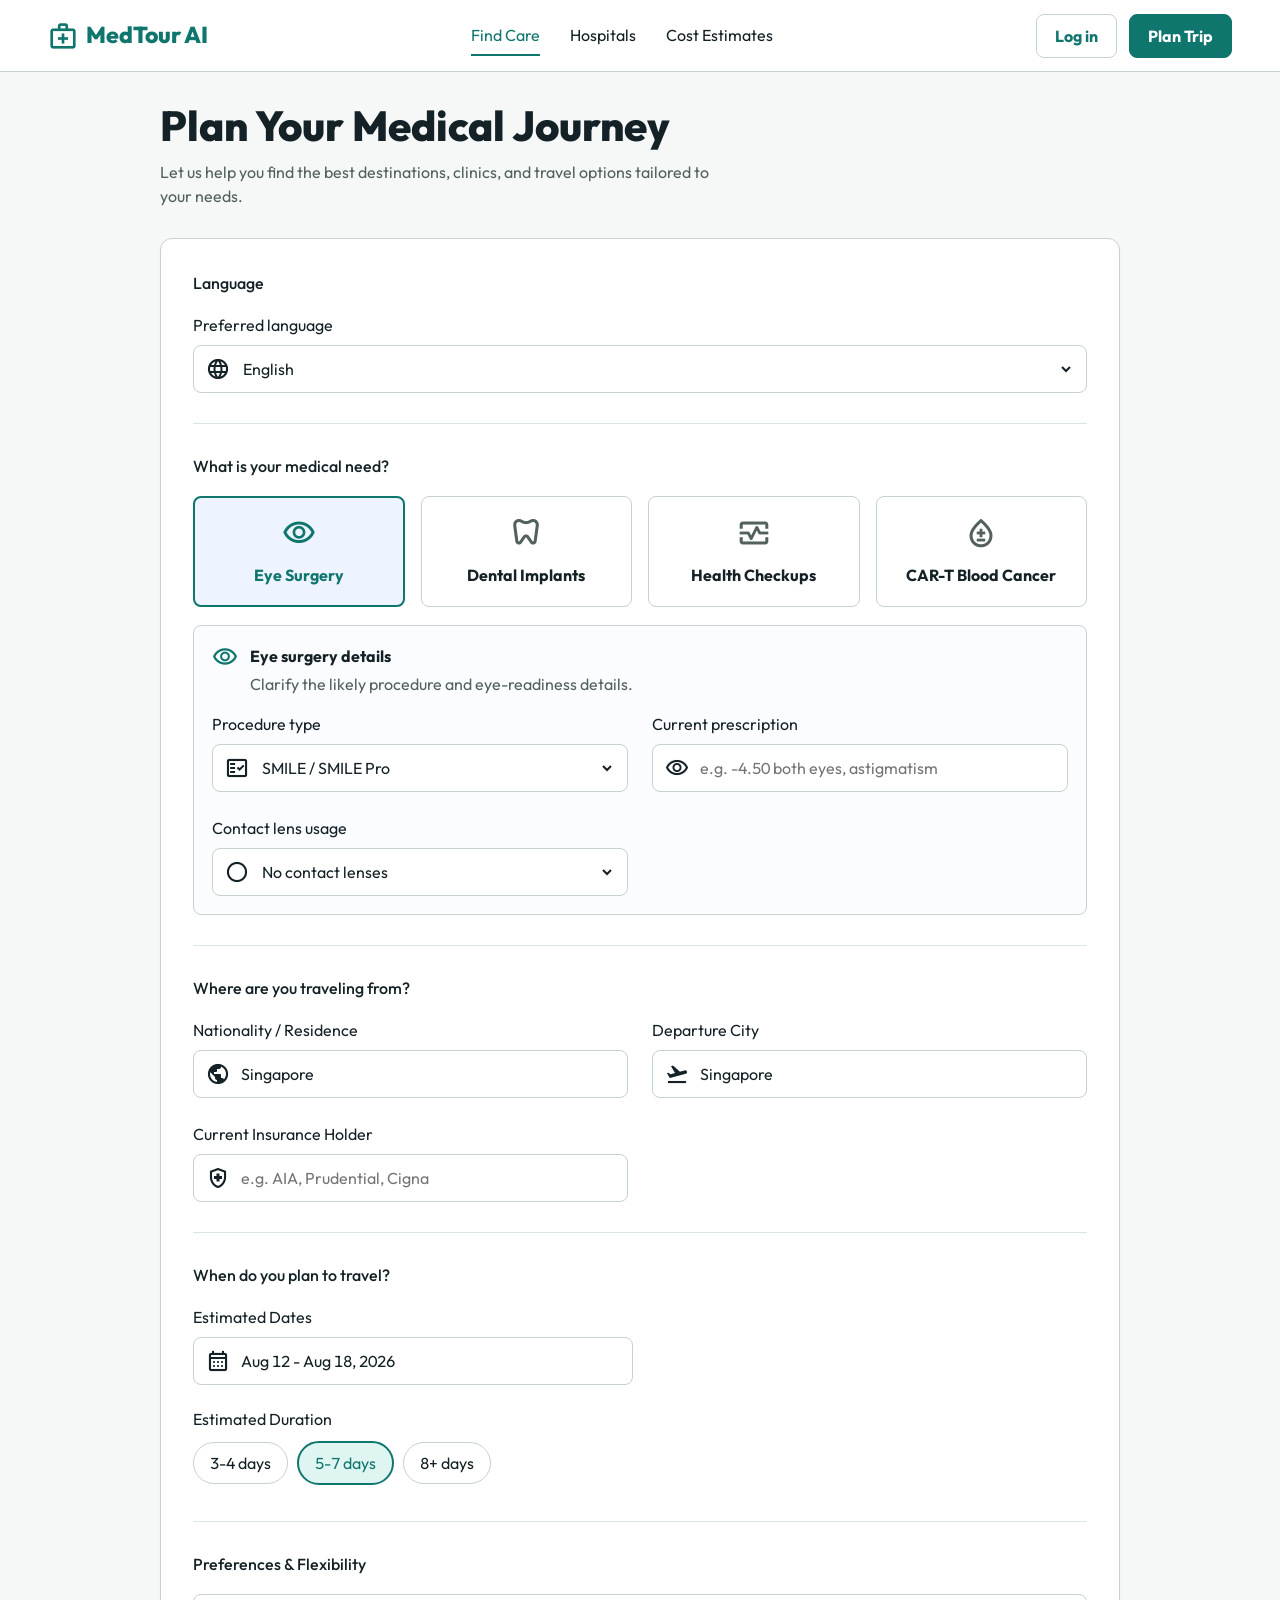
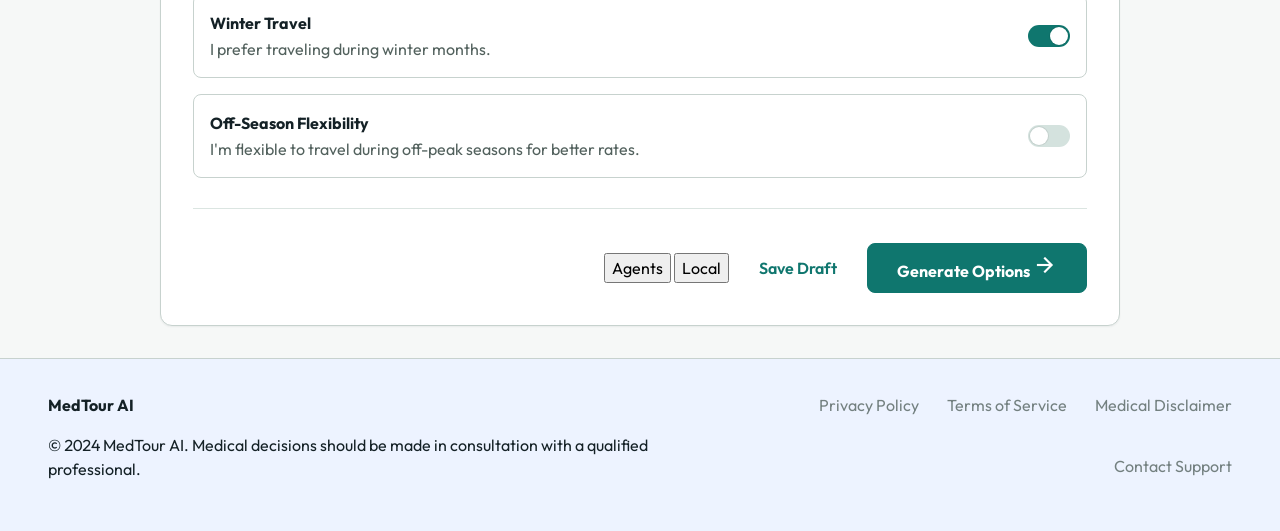
==== commit b80389ee: "Polish frontend UI rendering" ====
--- a/index.html
+++ b/index.html
@@ -4,13 +4,28 @@
     <meta charset="utf-8" />
     <meta name="viewport" content="width=device-width, initial-scale=1" />
     <title>MedTour AI Planner</title>
+    <meta
+      name="description"
+      content="Compare China medical travel options, costs, timelines, hospital logistics, and readiness tasks in one planning workspace."
+    />
+    <meta name="theme-color" content="#0f766e" />
+    <meta property="og:title" content="MedTour AI Planner" />
+    <meta
+      property="og:description"
+      content="A calm planning workspace for comparing medical travel options, costs, timelines, and readiness tasks."
+    />
+    <link
+      rel="icon"
+      href="data:image/svg+xml,%3Csvg xmlns='http://www.w3.org/2000/svg' viewBox='0 0 32 32'%3E%3Crect width='32' height='32' rx='7' fill='%230f766e'/%3E%3Cpath d='M16 7v18M7 16h18' stroke='white' stroke-width='3.2' stroke-linecap='round'/%3E%3Cpath d='M10 10h12v12H10z' fill='none' stroke='white' stroke-width='2' opacity='.72'/%3E%3C/svg%3E"
+    />
     <link rel="preconnect" href="https://fonts.googleapis.com" />
     <link rel="preconnect" href="https://fonts.gstatic.com" crossorigin />
-    <link href="https://fonts.googleapis.com/css2?family=Inter:wght@400;500;600;700;800&display=swap" rel="stylesheet" />
+    <link href="https://fonts.googleapis.com/css2?family=Noto+Sans+SC:wght@400;500;600;700;800&family=Outfit:wght@400;500;600;700;800&display=swap" rel="stylesheet" />
     <link href="https://fonts.googleapis.com/css2?family=Material+Symbols+Outlined:wght,FILL@100..700,0..1&display=swap" rel="stylesheet" />
-    <link rel="stylesheet" href="styles.css" />
+    <link rel="stylesheet" href="styles.css?v=20260720-redesign-ui-3" />
   </head>
   <body>
+    <a class="skip-link" href="#main-content">Skip to content</a>
     <header class="top-nav">
       <a class="brand" href="#intake" data-route="intake" aria-label="MedTour AI">
         <span class="material-symbols-outlined brand-icon">medical_services</span>
@@ -43,7 +58,7 @@
       </div>
     </div>
 
-    <main>
+    <main id="main-content">
       <section class="view active" id="view-intake" aria-labelledby="intake-title">
         <div class="center-shell intake-shell">
           <div class="intro-copy">
@@ -441,7 +456,7 @@
                 <div>
                   <div class="item-title-row"><strong>Apply for Medical Visa</strong><span>Action Required</span></div>
                   <p>Required for entry into destination country. Standard processing takes 10-15 days.</p>
-                  <div class="item-footer"><b>Deadline: Oct 15</b><a href="#">Official Portal ↗</a></div>
+                  <div class="item-footer"><b>Deadline: Oct 15</b><span class="text-action disabled">Official Portal</span></div>
                 </div>
               </div>
               <div class="check-item completed">
@@ -460,7 +475,7 @@
                 <div>
                   <div class="item-title-row"><strong>Translate Medical Records</strong><span>In Progress</span></div>
                   <p>Hospital requires translated copies of recent eye examination records.</p>
-                  <div class="item-footer"><b>Priority: Medium</b><a href="#">Upload Docs</a></div>
+                  <div class="item-footer"><b>Priority: Medium</b><span class="text-action disabled">Upload Docs</span></div>
                 </div>
               </div>
 
@@ -470,7 +485,7 @@
                 <div>
                   <div class="item-title-row"><strong>Setup Mobile Payment (Alipay)</strong><span>To Do</span></div>
                   <p>Primary payment method for hospital deposit and daily expenses.</p>
-                  <a href="#">Setup Guide ⓘ</a>
+                  <span class="text-action disabled">Setup Guide</span>
                 </div>
               </div>
             </section>
@@ -485,13 +500,13 @@
         <p>© 2024 MedTour AI. Medical decisions should be made in consultation with a qualified professional.</p>
       </div>
       <nav>
-        <a href="#">Privacy Policy</a>
-        <a href="#">Terms of Service</a>
-        <a href="#">Medical Disclaimer</a>
-        <a href="#">Contact Support</a>
+        <span class="footer-link disabled">Privacy Policy</span>
+        <span class="footer-link disabled">Terms of Service</span>
+        <span class="footer-link disabled">Medical Disclaimer</span>
+        <span class="footer-link disabled">Contact Support</span>
       </nav>
     </footer>
 
-    <script src="app.js?v=20260715-insurance-i18n"></script>
+    <script src="app.js?v=20260720-redesign-ui-3"></script>
   </body>
 </html>
--- a/styles.css
+++ b/styles.css
@@ -1,23 +1,25 @@
 :root {
-  --background: #f8f9ff;
+  --background: #f6f8f7;
   --surface: #ffffff;
-  --surface-low: #eff4ff;
-  --surface-high: #e5eeff;
-  --surface-highest: #d3e4fe;
-  --text: #0b1c30;
-  --muted: #3e4947;
-  --border: #bdc9c6;
-  --border-soft: #d7e1de;
-  --primary: #005c55;
-  --primary-strong: #006a63;
-  --primary-soft: #d5f6f1;
-  --secondary: #0051d5;
-  --danger: #ba1a1a;
-  --danger-bg: #ffdad6;
-  --warning: #a15600;
-  --warning-bg: #ffdcc3;
+  --surface-low: #eef4f2;
+  --surface-high: #e4ece9;
+  --surface-highest: #d4e2de;
+  --text: #142126;
+  --muted: #52615d;
+  --border: #c7d2ce;
+  --border-soft: #dbe5e1;
+  --primary: #0f766e;
+  --primary-strong: #0b5f59;
+  --primary-soft: #dff5f1;
+  --secondary: #2563eb;
+  --danger: #b42318;
+  --danger-bg: #ffe7e3;
+  --warning: #9a5b12;
+  --warning-bg: #fff0d8;
   --ready: #0f766e;
-  --shadow: 0 1px 2px rgba(11, 28, 48, 0.06);
+  --focus-ring: rgba(37, 99, 235, 0.28);
+  --shadow: 0 1px 2px rgba(20, 33, 38, 0.06);
+  --shadow-hover: 0 14px 34px rgba(20, 33, 38, 0.1);
 }
 
 * {
@@ -30,10 +32,11 @@
 
 body {
   margin: 0;
-  font-family: Inter, system-ui, -apple-system, BlinkMacSystemFont, "Segoe UI", sans-serif;
+  font-family: Outfit, "Noto Sans SC", system-ui, -apple-system, BlinkMacSystemFont, "Segoe UI", sans-serif;
   background: var(--background);
   color: var(--text);
   line-height: 1.5;
+  font-variant-numeric: tabular-nums;
 }
 
 button,
@@ -47,6 +50,30 @@
 
 a {
   color: inherit;
+}
+
+.skip-link {
+  position: fixed;
+  top: 10px;
+  left: 12px;
+  z-index: 200;
+  transform: translateY(-160%);
+  border-radius: 6px;
+  padding: 9px 12px;
+  background: var(--text);
+  color: #fff;
+  text-decoration: none;
+  font-weight: 700;
+  transition: transform 180ms ease;
+}
+
+.skip-link:focus-visible {
+  transform: translateY(0);
+}
+
+:where(a, button, input, select):focus-visible {
+  outline: 3px solid var(--focus-ring);
+  outline-offset: 3px;
 }
 
 .material-symbols-outlined {
@@ -64,8 +91,9 @@
   gap: 24px;
   min-height: 72px;
   padding: 12px 48px;
-  background: var(--surface);
+  background: rgba(255, 255, 255, 0.92);
   border-bottom: 1px solid var(--border);
+  backdrop-filter: blur(12px);
 }
 
 .brand,
@@ -86,10 +114,12 @@
 
 .brand {
   gap: 8px;
+  flex: 0 0 auto;
   text-decoration: none;
   font-size: 23px;
   font-weight: 800;
   color: var(--primary);
+  white-space: nowrap;
 }
 
 .brand-icon {
@@ -115,6 +145,7 @@
 
 .nav-actions {
   gap: 12px;
+  flex: 0 0 auto;
 }
 
 .ghost {
@@ -134,6 +165,7 @@
   border: 1px solid var(--border);
   background: var(--surface);
   color: var(--primary);
+  transition: background 200ms ease, border-color 200ms ease, color 200ms ease, box-shadow 200ms ease, transform 160ms ease;
 }
 
 .primary-button {
@@ -144,10 +176,28 @@
 
 .primary-button:hover {
   background: var(--primary-strong);
+  border-color: var(--primary-strong);
+  box-shadow: 0 8px 18px rgba(15, 118, 110, 0.16);
+}
+
+.outline-button:hover {
+  border-color: var(--primary);
+  background: var(--primary-soft);
+  color: var(--primary-strong);
+}
+
+.outline-button:active,
+.primary-button:active,
+.chip:active,
+.choice-card:active,
+.plan-city-option:active,
+.ghost-link:active {
+  transform: translateY(1px) scale(0.99);
 }
 
 .auth-button {
   max-width: 220px;
+  flex: 0 0 auto;
   overflow: hidden;
   text-overflow: ellipsis;
   white-space: nowrap;
@@ -382,8 +432,8 @@
 }
 
 .intro-copy {
-  text-align: center;
-  margin-bottom: 34px;
+  text-align: left;
+  margin-bottom: 30px;
 }
 
 .intro-copy h1,
@@ -394,17 +444,22 @@
   font-size: 40px;
   line-height: 1.16;
   letter-spacing: 0;
+  text-wrap: balance;
 }
 
 .intro-copy h1 {
-  font-size: 18px;
-  font-weight: 500;
+  max-width: 680px;
+  font-size: 42px;
+  font-weight: 800;
+  line-height: 1.05;
 }
 
 .intro-copy p {
   max-width: 590px;
-  margin: 8px auto 0;
+  margin: 12px 0 0;
   font-size: 16px;
+  color: var(--muted);
+  text-wrap: pretty;
 }
 
 .form-card {
@@ -452,6 +507,12 @@
   justify-content: center;
   gap: 13px;
   padding: 18px;
+  transition: background 200ms ease, border-color 200ms ease, box-shadow 200ms ease, transform 160ms ease;
+}
+
+.choice-card:hover {
+  border-color: var(--primary);
+  box-shadow: 0 10px 24px rgba(20, 33, 38, 0.08);
 }
 
 .choice-card .material-symbols-outlined {
@@ -520,6 +581,13 @@
   border-radius: 8px;
   background: var(--surface);
   padding: 0 12px;
+  transition: border-color 180ms ease, box-shadow 180ms ease, background 180ms ease;
+}
+
+.input-shell:focus-within {
+  border-color: var(--secondary);
+  box-shadow: 0 0 0 4px var(--focus-ring);
+  background: var(--surface);
 }
 
 .input-shell input {
@@ -560,6 +628,12 @@
   padding: 8px 16px;
   margin: 0 6px 6px 0;
   color: var(--text);
+  transition: background 200ms ease, border-color 200ms ease, color 200ms ease, transform 160ms ease;
+}
+
+.chip:hover {
+  border-color: var(--primary);
+  background: var(--surface-low);
 }
 
 .chip.selected {
@@ -591,6 +665,7 @@
   border-radius: 999px;
   background: var(--surface-highest);
   position: relative;
+  transition: background 200ms ease, box-shadow 200ms ease;
 }
 
 .switch::after {
@@ -603,6 +678,7 @@
   border-radius: 50%;
   background: var(--surface);
   box-shadow: 0 0 0 1px rgba(0, 0, 0, 0.08);
+  transition: transform 200ms ease;
 }
 
 .switch.on {
@@ -610,7 +686,8 @@
 }
 
 .switch.on::after {
-  left: 22px;
+  left: 2px;
+  transform: translateX(20px);
 }
 
 .form-actions {
@@ -624,6 +701,12 @@
   background: transparent;
   color: var(--primary);
   font-weight: 600;
+  transition: color 180ms ease, transform 160ms ease;
+}
+
+.ghost-link:hover {
+  color: var(--primary-strong);
+  text-decoration: underline;
 }
 
 .breadcrumbs {
@@ -816,9 +899,10 @@
 
 .city-cards {
   display: grid;
-  grid-template-columns: repeat(4, 1fr);
+  grid-template-columns: minmax(320px, 1.18fr) repeat(3, minmax(220px, 0.94fr));
   gap: 16px;
   margin: 34px 0;
+  align-items: stretch;
 }
 
 .status-banner {
@@ -844,19 +928,24 @@
 }
 
 .city-card {
+  display: flex;
+  flex-direction: column;
   border: 2px solid var(--border);
   border-radius: 12px;
   padding: 18px;
   background: transparent;
   cursor: pointer;
-  transition: border-color 0.18s ease, background 0.18s ease, box-shadow 0.18s ease;
+  transition: border-color 200ms ease, background 200ms ease, box-shadow 200ms ease, transform 160ms ease;
 }
 
 .city-card:hover,
 .city-card:focus-visible {
   border-color: var(--primary);
-  box-shadow: 0 6px 20px rgba(11, 28, 48, 0.08);
-  outline: 0;
+  box-shadow: var(--shadow-hover);
+}
+
+.city-card:hover {
+  transform: translateY(-2px);
 }
 
 .city-card.selected {
@@ -890,7 +979,22 @@
 }
 
 .hospital-line strong {
+  display: inline-flex;
+  gap: 6px;
+  align-items: flex-start;
   color: var(--text);
+  line-height: 1.35;
+}
+
+.hospital-line > span {
+  line-height: 1.42;
+  text-wrap: pretty;
+}
+
+.inline-hospital-icon {
+  flex: 0 0 auto;
+  margin-top: 2px;
+  font-size: 16px;
 }
 
 .mini-divider {
@@ -944,7 +1048,7 @@
 
 .select-plan {
   width: 100%;
-  margin-top: 20px;
+  margin-top: auto;
 }
 
 .select-plan.selected {
@@ -1111,6 +1215,12 @@
   padding: 12px 18px;
   text-decoration: none;
   font-weight: 700;
+  transition: background 180ms ease, color 180ms ease, transform 160ms ease;
+}
+
+.side-link:hover {
+  background: var(--surface-low);
+  color: var(--primary);
 }
 
 .side-link.active {
@@ -1250,13 +1360,52 @@
 }
 
 .timeline-details {
-  display: grid;
+  margin-top: 12px;
+  border: 1px solid var(--border);
+  border-radius: 8px;
+  background: rgba(255, 255, 255, 0.55);
+  overflow: hidden;
+}
+
+.timeline-details summary {
+  display: flex;
+  align-items: center;
   gap: 8px;
-  margin-top: 12px;
+  min-height: 40px;
+  padding: 8px 12px;
+  color: var(--primary);
+  cursor: pointer;
+  font-weight: 800;
+  list-style: none;
+  transition: background 180ms ease;
+}
+
+.timeline-details summary::-webkit-details-marker {
+  display: none;
+}
+
+.timeline-details summary::after {
+  content: "expand_more";
+  margin-left: auto;
+  font-family: "Material Symbols Outlined";
+  font-size: 20px;
+  font-weight: 400;
+  line-height: 1;
+}
+
+.timeline-details[open] summary {
+  border-bottom: 1px solid var(--border-soft);
+  background: rgba(223, 245, 241, 0.42);
+}
+
+.timeline-details[open] summary::after {
+  content: "expand_less";
+}
+
+.timeline-detail-grid {
+  display: grid;
+  gap: 8px;
   padding: 10px;
-  border: 1px solid var(--border);
-  border-radius: 8px;
-  background: rgba(255, 255, 255, 0.55);
 }
 
 .timeline-detail-row {
@@ -1264,6 +1413,7 @@
   grid-template-columns: 22px minmax(88px, 112px) minmax(0, 1fr);
   gap: 8px;
   align-items: start;
+  min-width: 0;
 }
 
 .timeline-details .material-symbols-outlined {
@@ -1481,6 +1631,12 @@
   border: 0;
   background: var(--surface-low);
   padding: 8px 13px;
+  transition: background 180ms ease, color 180ms ease;
+}
+
+.currency-tabs button:hover {
+  background: var(--primary-soft);
+  color: var(--primary);
 }
 
 .currency-tabs button.active {
@@ -1683,10 +1839,18 @@
 }
 
 .item-footer a,
-.check-item a {
+.check-item a,
+.text-action {
   color: var(--secondary);
   font-weight: 700;
   text-decoration: none;
+}
+
+.text-action.disabled,
+.footer-link.disabled {
+  color: var(--muted);
+  cursor: default;
+  opacity: 0.78;
 }
 
 .footer {
@@ -1718,11 +1882,24 @@
 @media (max-width: 1000px) {
   .top-nav {
     padding: 12px 16px;
+    gap: 12px;
   }
 
   .desktop-only,
   .nav-links {
     display: none;
+  }
+
+  .brand {
+    font-size: 21px;
+  }
+
+  .brand-icon {
+    font-size: 28px;
+  }
+
+  .nav-actions {
+    gap: 8px;
   }
 
   .page-shell {
@@ -1772,6 +1949,7 @@
   .analysis-table .row {
     min-width: 920px;
   }
+
 }
 
 @media (max-width: 560px) {
@@ -1780,6 +1958,23 @@
     padding: 8px 12px;
   }
 
+  .top-nav {
+    min-height: 76px;
+  }
+
+  .brand {
+    gap: 6px;
+    font-size: 20px;
+  }
+
+  .brand-icon {
+    font-size: 26px;
+  }
+
+  .auth-button {
+    max-width: none;
+  }
+
   .auth-dialog {
     padding: 22px 16px;
   }
@@ -1801,6 +1996,14 @@
 
   .form-card {
     padding: 18px;
+  }
+
+  .intro-copy {
+    text-align: center;
+  }
+
+  .intro-copy p {
+    margin-inline: auto;
   }
 
   .intro-copy h1,
